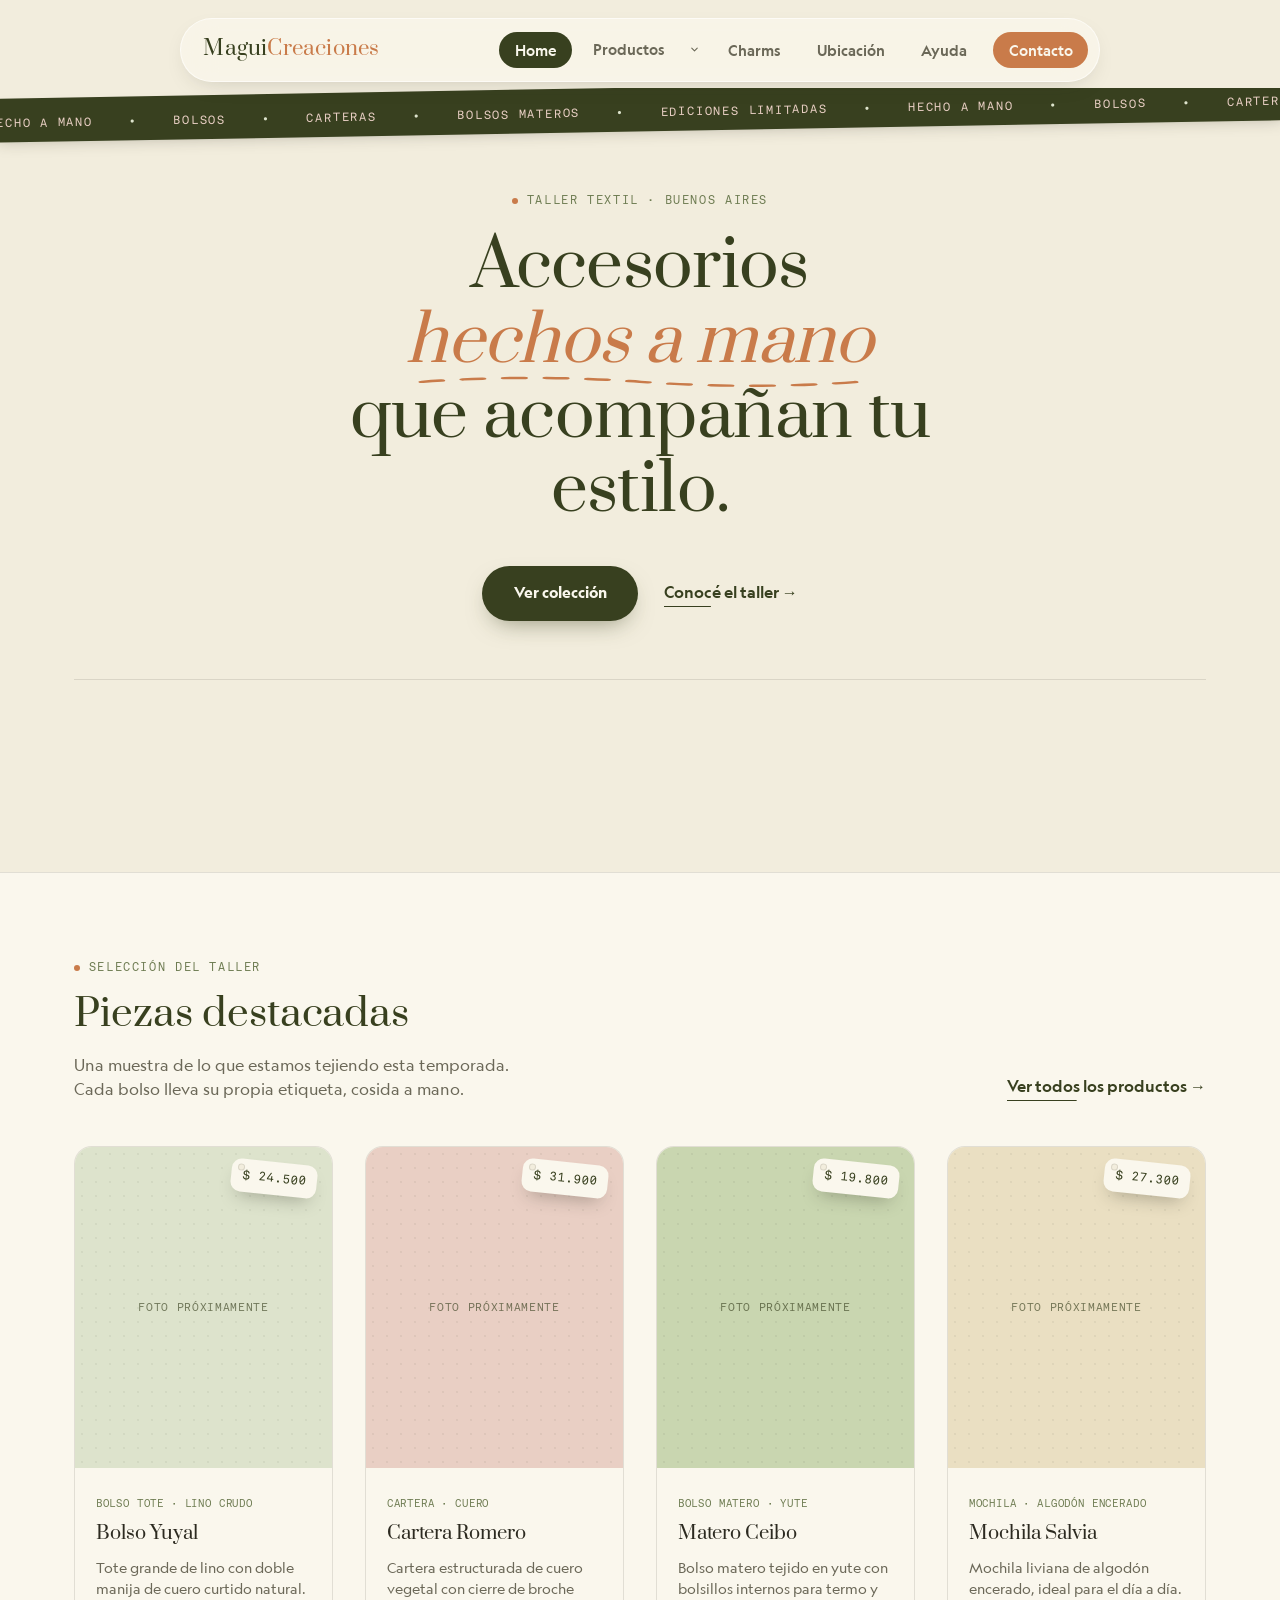
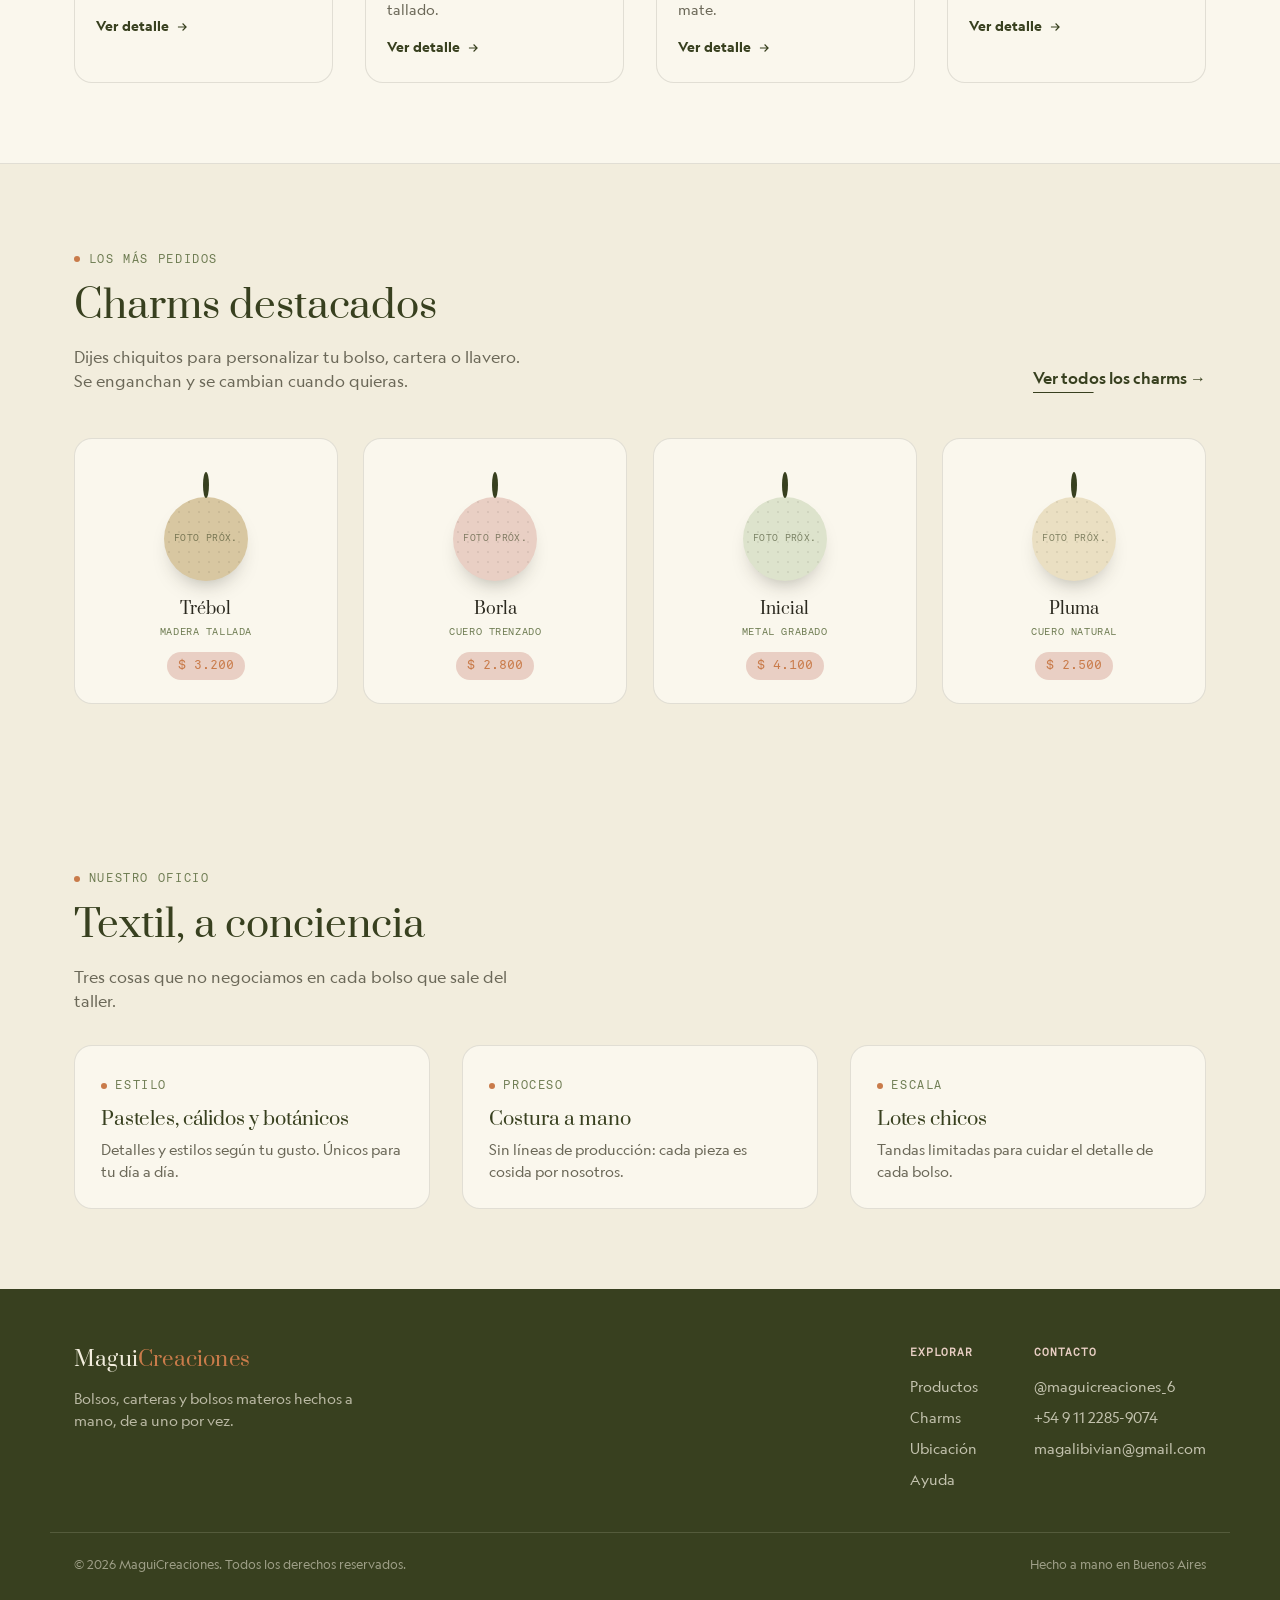
==== index.html @ 6bc50828 "primer commit" ====
<!DOCTYPE html>
<html lang="es">
    <head>
        <meta charset="UTF-8">
        <meta name="viewport" content="width=device-width, initial-scale=1">
        <title>MaguiCreaciones — Bolsos y accesorios hechos a mano</title>
        <meta name="description" content="Bolsos, carteras y bolsos materos artesanales, hechos a mano con materiales naturales.">
                <link rel="icon" href="favicon.ico" sizes="any">
        <link rel="icon" type="image/png" sizes="32x32" href="logo/favicon-32.png">
        <link rel="icon" type="image/png" sizes="16x16" href="logo/favicon-16.png">
        <link rel="apple-touch-icon" href="logo/apple-touch-icon.png">
        <link rel="stylesheet" href="css/style.css">
        <link rel="preconnect" href="https://fonts.googleapis.com">
        <link rel="preconnect" href="https://fonts.gstatic.com" crossorigin>
        <link href="https://fonts.googleapis.com/css2?family=Prata&display=swap" rel="stylesheet">
    </head>
    <body>
        <header>
            <nav id="mainNav">
                <div class="nav-container">
                    <a href="index.html" class="logo">Magui<em>Creaciones</em></a>
                    <button class="menu-btn" id="menuBtn" aria-label="Abrir menú" aria-expanded="false">
                        <span></span><span></span><span></span>
                    </button>
                    <ul class="nav-links" id="navLinks">
                        <li><a href="index.html">Home</a></li>
                        <li class="nav-item has-dropdown">
                            <a href="all_products.html">Productos</a>
                            <button class="dropdown-toggle" aria-expanded="false" aria-label="Mostrar categorías de productos">
                                <svg viewBox="0 0 24 24" fill="none" stroke="currentColor" stroke-width="2.4" stroke-linecap="round" stroke-linejoin="round"><path d="M6 9l6 6 6-6"/></svg>
                            </button>
                            <div class="mega-dropdown">
                                <div class="mega-cat">
                                    <button class="mega-cat__toggle" aria-expanded="false">
                                        Para Amantes del Mate
                                        <svg viewBox="0 0 24 24" fill="none" stroke="currentColor" stroke-width="2.4" stroke-linecap="round" stroke-linejoin="round"><path d="M9 6l6 6-6 6"/></svg>
                                    </button>
                                    <div class="mega-subcat">
                                        <a href="all_products.html#set-matero">Set Matero</a>
                                        <a href="all_products.html#matero-yerbera-portamate">Bolso Matero, Yerbera y Portamate</a>
                                    </div>
                                </div>
                                <a class="mega-cat__link" href="all_products.html#bolsos-mochilas-bandoleras">Bolsos, Mochilas y Bandoleras</a>
                                <a class="mega-cat__link" href="all_products.html#cuidado-rostro">Cuidado del Rostro</a>
                            </div>
                        </li>
                        <li><a href="charms.html">Charms</a></li>
                        <li><a href="ubicacion.html">Ubicación</a></li>
                        <li><a href="ayuda.html">Ayuda</a></li>
                        <li><a href="contact.html" class="nav-cta">Contacto</a></li>
                    </ul>
                </div>
            </nav>
        </header>
        <div class="nav-backdrop" id="navBackdrop" aria-hidden="true"></div>

        <main>
            <!-- ============ HERO (contenido de ejemplo) ============ -->
            <section class="hero">
                <div class="hero-ribbon" aria-hidden="true">
                    <div class="hero-ribbon__track">
                        <span>Hecho a mano</span><span class="dot">•</span>
                        <span>Bolsos</span><span class="dot">•</span>
                        <span>Carteras</span><span class="dot">•</span>
                        <span>Bolsos materos</span><span class="dot">•</span>
                        <span>Ediciones limitadas</span><span class="dot">•</span>
                        <span>Hecho a mano</span><span class="dot">•</span>
                        <span>Bolsos</span><span class="dot">•</span>
                        <span>Carteras</span><span class="dot">•</span>
                        <span>Bolsos materos</span><span class="dot">•</span>
                        <span>Ediciones limitadas</span><span class="dot">•</span>
                    </div>
                </div>

                <div class="container hero-content">
                    <span class="eyebrow">Taller textil · Buenos Aires</span>
                    <h1>Accesorios
                        <span class="stitch-word">hechos a mano
                            <svg viewBox="0 0 140 20" preserveAspectRatio="none" aria-hidden="true">
                                <path d="M2 10 Q 35 2, 70 10 T 138 10" />
                            </svg>
                        </span><br>que acompañan tu estilo.</h1>
                    <div class="hero-actions">
                        <a href="all_products.html" class="btn btn-primary">Ver colección</a>
                        <a href="ubicacion.html" class="link-underline">Conocé el taller →</a>
                    </div>
                </div>

                <div class="container hero-swatches">
                    <div class="swatch-strip">
                        <div class="swatch" style="--sw:#DDE3CC; animation-delay:0.05s;">
                            <span class="swatch__box"></span>
                            <span class="swatch__label">Lino</span>
                        </div>
                        <div class="swatch" style="--sw:#D8C7A1; animation-delay:0.15s;">
                            <span class="swatch__box"></span>
                            <span class="swatch__label">Cuero</span>
                        </div>
                        <div class="swatch" style="--sw:#C9D6B0; animation-delay:0.25s;">
                            <span class="swatch__box"></span>
                            <span class="swatch__label">Yute</span>
                        </div>
                        <div class="swatch" style="--sw:#E9CFC4; animation-delay:0.35s;">
                            <span class="swatch__box"></span>
                            <span class="swatch__label">Algodón</span>
                        </div>
                        <div class="swatch" style="--sw:#EADFC2; animation-delay:0.45s;">
                            <span class="swatch__box"></span>
                            <span class="swatch__label">Yute encerado</span>
                        </div>
                    </div>
                </div>
            </section>

            <!-- ============ PRODUCT CARDS ============ -->
            <section class="section section-alt" id="destacados">
                <div class="container">
                    <div class="section-head">
                        <div>
                            <span class="eyebrow">Selección del taller</span>
                            <h2>Piezas destacadas</h2>
                            <p>Una muestra de lo que estamos tejiendo esta temporada. Cada bolso lleva su propia etiqueta, cosida a mano.</p>
                        </div>
                        <a href="all_products.html" class="link-underline">Ver todos los productos →</a>
                    </div>

                    <div class="product-grid">
                        <article class="product-card">
                            <div class="product-card__media" data-label="Foto próximamente" style="--product-tint:#DDE3CC;">
                                <span class="product-tag">$ 24.500</span>
                            </div>
                            <div class="product-card__body">
                                <span class="product-card__cat">Bolso tote · Lino crudo</span>
                                <h3>Bolso Yuyal</h3>
                                <p>Tote grande de lino con doble manija de cuero curtido natural.</p>
                                <a href="all_products.html" class="product-card__link">Ver detalle
                                    <svg viewBox="0 0 24 24" fill="none" stroke="currentColor" stroke-width="2"><path d="M5 12h14M13 6l6 6-6 6"/></svg>
                                </a>
                            </div>
                        </article>

                        <article class="product-card">
                            <div class="product-card__media" data-label="Foto próximamente" style="--product-tint:#E9CFC4;">
                                <span class="product-tag">$ 31.900</span>
                            </div>
                            <div class="product-card__body">
                                <span class="product-card__cat">Cartera · Cuero</span>
                                <h3>Cartera Romero</h3>
                                <p>Cartera estructurada de cuero vegetal con cierre de broche tallado.</p>
                                <a href="all_products.html" class="product-card__link">Ver detalle
                                    <svg viewBox="0 0 24 24" fill="none" stroke="currentColor" stroke-width="2"><path d="M5 12h14M13 6l6 6-6 6"/></svg>
                                </a>
                            </div>
                        </article>

                        <article class="product-card">
                            <div class="product-card__media" data-label="Foto próximamente" style="--product-tint:#C9D6B0;">
                                <span class="product-tag">$ 19.800</span>
                            </div>
                            <div class="product-card__body">
                                <span class="product-card__cat">Bolso matero · Yute</span>
                                <h3>Matero Ceibo</h3>
                                <p>Bolso matero tejido en yute con bolsillos internos para termo y mate.</p>
                                <a href="all_products.html" class="product-card__link">Ver detalle
                                    <svg viewBox="0 0 24 24" fill="none" stroke="currentColor" stroke-width="2"><path d="M5 12h14M13 6l6 6-6 6"/></svg>
                                </a>
                            </div>
                        </article>

                        <article class="product-card">
                            <div class="product-card__media" data-label="Foto próximamente" style="--product-tint:#EADFC2;">
                                <span class="product-tag">$ 27.300</span>
                            </div>
                            <div class="product-card__body">
                                <span class="product-card__cat">Mochila · Algodón encerado</span>
                                <h3>Mochila Salvia</h3>
                                <p>Mochila liviana de algodón encerado, ideal para el día a día.</p>
                                <a href="all_products.html" class="product-card__link">Ver detalle
                                    <svg viewBox="0 0 24 24" fill="none" stroke="currentColor" stroke-width="2"><path d="M5 12h14M13 6l6 6-6 6"/></svg>
                                </a>
                            </div>
                        </article>
                    </div>
                </div>
            </section>

            <!-- ============ CHARMS (destacados) ============ -->
            <section class="section" id="charms">
                <div class="container">
                    <div class="section-head">
                        <div>
                            <span class="eyebrow">Los más pedidos</span>
                            <h2>Charms destacados</h2>
                            <p>Dijes chiquitos para personalizar tu bolso, cartera o llavero. Se enganchan y se cambian cuando quieras.</p>
                        </div>
                        <a href="charms.html" class="link-underline">Ver todos los charms →</a>
                    </div>

                    <div class="charm-grid">
                        <article class="charm-card">
                            <span class="charm-card__ring"></span>
                            <div class="charm-card__media" data-label="Foto próx." style="--charm-tint:#D8C7A1;"></div>
                            <h3>Trébol</h3>
                            <span class="charm-card__material">Madera tallada</span>
                            <span class="charm-card__price">$ 3.200</span>
                        </article>

                        <article class="charm-card">
                            <span class="charm-card__ring"></span>
                            <div class="charm-card__media" data-label="Foto próx." style="--charm-tint:#E9CFC4;"></div>
                            <h3>Borla</h3>
                            <span class="charm-card__material">Cuero trenzado</span>
                            <span class="charm-card__price">$ 2.800</span>
                        </article>

                        <article class="charm-card">
                            <span class="charm-card__ring"></span>
                            <div class="charm-card__media" data-label="Foto próx." style="--charm-tint:#DDE3CC;"></div>
                            <h3>Inicial</h3>
                            <span class="charm-card__material">Metal grabado</span>
                            <span class="charm-card__price">$ 4.100</span>
                        </article>

                        <article class="charm-card">
                            <span class="charm-card__ring"></span>
                            <div class="charm-card__media" data-label="Foto próx." style="--charm-tint:#EADFC2;"></div>
                            <h3>Pluma</h3>
                            <span class="charm-card__material">Cuero natural</span>
                            <span class="charm-card__price">$ 2.500</span>
                        </article>
                    </div>
                </div>
            </section>

            <!-- ============ FRANJA DE VALORES ============ -->
            <section class="section">
                <div class="container">
                    <div class="section-head" style="margin-bottom:2rem;">
                        <div>
                            <span class="eyebrow">Nuestro oficio</span>
                            <h2>Textil, a conciencia</h2>
                            <p>Tres cosas que no negociamos en cada bolso que sale del taller.</p>
                        </div>
                    </div>
                    <div class="product-grid" style="grid-template-columns:repeat(auto-fit,minmax(220px,1fr));">
                        <div class="reveal" style="padding:1.6rem;background:var(--cream-soft);border:1px solid var(--line);border-radius:var(--radius-md);">
                            <span class="eyebrow">Estilo</span>
                            <h3 style="font-family:var(--font-display);font-weight:400;margin:0.6rem 0 0.4rem;color:var(--sage-dark);">Pasteles, cálidos y botánicos</h3>
                            <p style="color:var(--ink-soft);font-size:0.9rem;">Detalles y estilos según tu gusto. Únicos para tu día a día.</p>
                        </div>
                        <div class="reveal" style="padding:1.6rem;background:var(--cream-soft);border:1px solid var(--line);border-radius:var(--radius-md);">
                            <span class="eyebrow">Proceso</span>
                            <h3 style="font-family:var(--font-display);font-weight:400;margin:0.6rem 0 0.4rem;color:var(--sage-dark);">Costura a mano</h3>
                            <p style="color:var(--ink-soft);font-size:0.9rem;">Sin líneas de producción: cada pieza es cosida por nosotros.</p>
                        </div>
                        <div class="reveal" style="padding:1.6rem;background:var(--cream-soft);border:1px solid var(--line);border-radius:var(--radius-md);">
                            <span class="eyebrow">Escala</span>
                            <h3 style="font-family:var(--font-display);font-weight:400;margin:0.6rem 0 0.4rem;color:var(--sage-dark);">Lotes chicos</h3>
                            <p style="color:var(--ink-soft);font-size:0.9rem;">Tandas limitadas para cuidar el detalle de cada bolso.</p>
                        </div>
                    </div>
                </div>
            </section>
        </main>

        <footer>
            <div class="container footer-inner">
                <div class="footer-brand">
                    <a href="index.html" class="logo">Magui<em>Creaciones</em></a>
                    <p>Bolsos, carteras y bolsos materos hechos a mano, de a uno por vez.</p>
                </div>
                <div class="footer-links">
                    <div class="footer-col">
                        <h4>Explorar</h4>
                        <a href="all_products.html">Productos</a>
                        <a href="charms.html">Charms</a>
                        <a href="ubicacion.html">Ubicación</a>
                        <a href="ayuda.html">Ayuda</a>
                    </div>
                    <div class="footer-col">
                        <h4>Contacto</h4>
                        <a href="https://www.instagram.com/maguicreaciones_" target="_blank" rel="noopener noreferrer">@maguicreaciones_6</a>
                        <a href="https://wa.me/5491122859074" target="_blank" rel="noopener noreferrer">+54 9 11 2285-9074</a>
                        <a href="mailto:magalibivian@gmail.com" target="_blank" rel="noopener noreferrer">magalibivian@gmail.com</a>
                    </div>
                </div>
            </div>
            <div class="container footer-bottom">
                <span>© 2026 MaguiCreaciones. Todos los derechos reservados.</span>
                <span>Hecho a mano en Buenos Aires</span>
            </div>
        </footer>

        <script src="script.js"></script>
    </body>
</html>
---- css/style.css ----
/* =========================================================
   MaguiCreaciones — Sistema de diseño
   Paleta extraída de la imagen de referencia: verdes yuyo/
   herbales, arena, y acentos pastel (arcilla de mate + rosa polvo)
   ========================================================= */

@import url('https://fonts.googleapis.com/css2?family=Prata&display=swap');

@font-face {
    font-family: 'Geograph';
    src: url('../fuentes/geograph/geographweblight.ttf');
    font-weight: 300;
    font-style: normal;
    font-display: swap;
}
@font-face {
    font-family: 'Geograph';
    src: url('../fuentes/geograph/geographweblightitalic.ttf');
    font-weight: 300;
    font-style: italic;
    font-display: swap;
}
@font-face {
    font-family: 'Geograph';
    src: url('../fuentes/geograph/geographwebregular.ttf');
    font-weight: 400;
    font-style: normal;
    font-display: swap;
}
@font-face {
    font-family: 'Geograph';
    src: url('../fuentes/geograph/geographwebmedium.ttf');
    font-weight: 500;
    font-style: normal;
    font-display: swap;
}
@font-face {
    font-family: 'Geograph';
    src: url('../fuentes/geograph/geographwebbold.ttf');
    font-weight: 700;
    font-style: normal;
    font-display: swap;
}
@font-face {
    font-family: 'Akkurat-Mono';
    src: url('../fuentes/Akkurat-Mono.otf');
    font-weight: normal;
    font-style: normal;
    font-display: swap;
}

:root {
    /* Tipografía */
    --font-display: 'Prata', serif;
    --font-body: 'Geograph', 'Segoe UI', sans-serif;
    --font-mono: 'Akkurat-Mono', monospace;

    /* Paleta — herbal & pastel */
    --cream: #F2EDDD;          /* fondo base, arena clara */
    --cream-soft: #FAF7ED;     /* superficies, tarjetas */
    --sage: #6E7C52;           /* verde yuyo — color primario */
    --sage-dark: #38401F;      /* verde oliva profundo — texto fuerte / marca */
    --sage-pale: #DDE3CC;      /* verde salvia pálido — fondos suaves, badges */
    --clay: #C97B4A;           /* arcilla mate — acento cálido */
    --blush: #E9CFC4;          /* rosa polvo pastel — acento suave */
    --ink: #2C2A20;            /* texto principal */
    --ink-soft: #6B6858;       /* texto secundario */
    --line: rgba(44, 42, 32, 0.12);
    --shadow-color: 44, 42, 32;

    --radius-lg: 28px;
    --radius-md: 18px;
    --radius-sm: 10px;
    --container: 1180px;
}

* {
    margin: 0;
    padding: 0;
    box-sizing: border-box;
}

html {
    scroll-behavior: smooth;
}

@media (prefers-reduced-motion: reduce) {
    html { scroll-behavior: auto; }
    *, *::before, *::after {
        animation-duration: 0.01ms !important;
        animation-iteration-count: 1 !important;
        transition-duration: 0.01ms !important;
        scroll-behavior: auto !important;
    }
}

body {
    font-family: var(--font-body);
    background-color: var(--cream);
    color: var(--ink);
    line-height: 1.5;
    -webkit-font-smoothing: antialiased;
    overflow-x: hidden;
}

img { max-width: 100%; display: block; }

a { color: inherit; text-decoration: none; }

ul { list-style: none; }

button { font-family: inherit; cursor: pointer; }

::selection { background: var(--sage-pale); color: var(--sage-dark); }

:focus-visible {
    outline: 2px solid var(--clay);
    outline-offset: 3px;
    border-radius: 4px;
}

.container {
    max-width: var(--container);
    margin: 0 auto;
    padding: 0 1.5rem;
}

.eyebrow {
    font-family: var(--font-mono);
    text-transform: uppercase;
    letter-spacing: 0.14em;
    font-size: 0.72rem;
    color: var(--sage);
    display: inline-flex;
    align-items: center;
    gap: 0.55rem;
}

.eyebrow::before {
    content: "";
    width: 6px;
    height: 6px;
    border-radius: 50%;
    background: var(--clay);
    flex-shrink: 0;
}

/* =========================================================
   NAVBAR — flotante, responsive
   ========================================================= */

body { padding-top: 5.5rem; }

body.menu-open {
    overflow: hidden;
}

header {
    position: fixed;
    top: 1.1rem;
    left: 0;
    right: 0;
    z-index: 1000;
    display: flex;
    justify-content: center;
    padding: 0 1rem;
}

nav {
    width: min(94%, 920px);
    background: rgba(250, 247, 237, 0.72);
    -webkit-backdrop-filter: blur(16px) saturate(140%);
    backdrop-filter: blur(16px) saturate(140%);
    border: 1px solid rgba(255, 255, 255, 0.6);
    border-radius: 999px;
    box-shadow: 0 8px 24px -12px rgba(var(--shadow-color), 0.25);
    padding: 0.7rem 0.7rem 0.7rem 1.4rem;
    transition: box-shadow 0.35s ease, background 0.35s ease, padding 0.35s ease;
}

nav.is-scrolled {
    box-shadow: 0 12px 30px -10px rgba(var(--shadow-color), 0.32);
    background: rgba(250, 247, 237, 0.92);
}

.nav-container {
    display: flex;
    justify-content: space-between;
    align-items: center;
    gap: 1rem;
}

.logo {
    font-family: var(--font-display);
    font-size: 1.28rem;
    color: var(--sage-dark);
    letter-spacing: 0.01em;
    white-space: nowrap;
}

.logo em { color: var(--clay); font-style: normal; }

.nav-links {
    display: flex;
    align-items: center;
    gap: 0.35rem;
}

.nav-links a {
    position: relative;
    font-family: var(--font-body);
    font-weight: 500;
    font-size: 0.92rem;
    color: var(--ink-soft);
    padding: 0.55rem 0.95rem;
    border-radius: 999px;
    transition: color 0.25s ease, background 0.25s ease;
}

.nav-links a:hover {
    color: var(--sage-dark);
    background: var(--sage-pale);
}

.nav-links a.active {
    color: var(--cream-soft);
    background: var(--sage-dark);
}

.nav-cta {
    margin-left: 0.35rem;
    background: var(--clay) !important;
    color: var(--cream-soft) !important;
}

.nav-cta:hover {
    background: var(--sage-dark) !important;
    color: var(--cream-soft) !important;
}

/* =========================================================
   MEGA-MENÚ — "Productos" con categorías desplegables
   ========================================================= */

.nav-item.has-dropdown {
    display: flex;
    align-items: center;
    gap: 0.1rem;
    position: relative;
}

.dropdown-toggle {
    display: inline-flex;
    align-items: center;
    justify-content: center;
    width: 26px;
    height: 26px;
    background: transparent;
    border: none;
    border-radius: 50%;
    color: var(--ink-soft);
    transition: background 0.2s ease, color 0.2s ease;
    flex-shrink: 0;
}

.dropdown-toggle:hover {
    background: var(--sage-pale);
    color: var(--sage-dark);
}

.dropdown-toggle svg {
    width: 11px;
    height: 11px;
    transition: transform 0.3s ease;
}

.nav-item.has-dropdown.is-open .dropdown-toggle svg {
    transform: rotate(180deg);
}

/* Panel principal (desktop) */
.mega-dropdown {
    position: absolute;
    top: calc(100% + 0.9rem);
    left: 50%;
    width: 290px;
    background: rgba(250, 247, 237, 0.97);
    -webkit-backdrop-filter: blur(16px) saturate(140%);
    backdrop-filter: blur(16px) saturate(140%);
    border: 1px solid rgba(255, 255, 255, 0.6);
    border-radius: var(--radius-md);
    box-shadow: 0 20px 40px -16px rgba(var(--shadow-color), 0.32);
    padding: 0.55rem;
    opacity: 0;
    transform: translateX(-50%) translateY(-6px);
    pointer-events: none;
    transition: opacity 0.3s ease, transform 0.3s ease;
    z-index: 1001;
}

.nav-item.has-dropdown.is-open .mega-dropdown {
    opacity: 1;
    transform: translateX(-50%) translateY(0);
    pointer-events: all;
}

.mega-cat__link,
.mega-cat__toggle {
    display: flex;
    align-items: center;
    justify-content: space-between;
    gap: 0.6rem;
    width: 100%;
    padding: 0.7rem 0.85rem;
    border: none;
    background: transparent;
    border-radius: 12px;
    font-family: var(--font-body);
    font-weight: 500;
    font-size: 0.87rem;
    text-align: left;
    color: var(--ink-soft);
    cursor: pointer;
    transition: background 0.2s ease, color 0.2s ease;
}

.mega-cat__link:hover,
.mega-cat__toggle:hover {
    background: var(--sage-pale);
    color: var(--sage-dark);
}

.mega-cat__toggle svg {
    width: 10px;
    height: 10px;
    flex-shrink: 0;
    color: var(--clay);
    transition: transform 0.28s ease;
}

.mega-cat.is-open > .mega-cat__toggle svg {
    transform: rotate(90deg);
}

/* Sub-panel anidado ("Para Amantes del Mate") */
.mega-subcat {
    max-height: 0;
    overflow: hidden;
    margin-left: 1.1rem;
    padding-left: 0.75rem;
    border-left: 2px dashed var(--line);
    transition: max-height 0.35s ease;
}

.mega-cat.is-open > .mega-subcat {
    max-height: 200px;
}

.mega-subcat a {
    display: block;
    padding: 0.55rem 0.7rem;
    font-family: var(--font-body);
    font-size: 0.8rem;
    color: var(--ink-soft);
    border-radius: 10px;
    transition: background 0.2s ease, color 0.2s ease;
}

.mega-subcat a:hover {
    background: var(--blush);
    color: var(--sage-dark);
}

@media (max-width: 860px) {
    .nav-item.has-dropdown {
        flex-wrap: wrap;
    }

    .nav-item.has-dropdown > a {
        flex: 1;
    }

    .dropdown-toggle {
        width: 38px;
        height: 38px;
    }

    .mega-dropdown {
        position: static;
        width: 100%;
        max-height: 0;
        opacity: 1;
        transform: none;
        pointer-events: all;
        background: transparent;
        -webkit-backdrop-filter: none;
        backdrop-filter: none;
        border: none;
        box-shadow: none;
        padding: 0 0 0 0.5rem;
        overflow: hidden;
        transition: max-height 0.35s ease, padding 0.35s ease;
    }

    .nav-item.has-dropdown.is-open .mega-dropdown {
        max-height: 420px;
        padding: 0.3rem 0 0.4rem 0.5rem;
        transform: none;
        left: auto;
    }

    .mega-cat__link,
    .mega-cat__toggle {
        text-align: left;
        justify-content: space-between;
    }
}

.menu-btn {
    display: none;
    background: var(--sage-dark);
    border: none;
    width: 44px;
    height: 44px;
    border-radius: 50%;
    align-items: center;
    justify-content: center;
    flex-shrink: 0;
    position: relative;
}

.nav-backdrop {
    display: none;
    position: fixed;
    inset: 0;
    background: rgba(43, 42, 32, 0.28);
    backdrop-filter: blur(2px);
    z-index: 900;
    opacity: 0;
    transition: opacity 0.3s ease;
    pointer-events: none;
}

@media (max-width: 860px) {
    .nav-backdrop { display: block; }

    .nav-backdrop.active {
        opacity: 1;
        pointer-events: all;
    }
}

.menu-btn span {
    position: absolute;
    width: 18px;
    height: 2px;
    background: var(--cream-soft);
    border-radius: 2px;
    transition: transform 0.3s ease, opacity 0.3s ease, top 0.3s ease;
}

.menu-btn span:nth-child(1) { top: 16px; }
.menu-btn span:nth-child(2) { top: 21px; }
.menu-btn span:nth-child(3) { top: 26px; }

.menu-btn[aria-expanded="true"] span:nth-child(1) {
    top: 21px;
    transform: rotate(45deg);
}
.menu-btn[aria-expanded="true"] span:nth-child(2) { opacity: 0; }
.menu-btn[aria-expanded="true"] span:nth-child(3) {
    top: 21px;
    transform: rotate(-45deg);
}

@media (max-width: 860px) {
    .menu-btn { display: flex; }

    .nav-links {
        position: absolute;
        top: calc(100% + 0.75rem);
        left: 0;
        right: 0;
        background: rgba(250, 247, 237, 0.97);
        backdrop-filter: blur(16px);
        border: 1px solid rgba(255, 255, 255, 0.6);
        border-radius: var(--radius-md);
        box-shadow: 0 16px 32px -12px rgba(var(--shadow-color), 0.3);
        flex-direction: column;
        align-items: stretch;
        padding: 0.6rem;
        gap: 0.35rem;
        opacity: 0;
        transform: translateY(-8px) scale(0.98);
        pointer-events: none;
        transition: opacity 0.25s ease, transform 0.25s ease;
    }

    .nav-links.active {
        opacity: 1;
        transform: translateY(0) scale(1);
        pointer-events: all;
    }

    .nav-links a {
        text-align: center;
        padding: 0.6rem 1rem;
        font-size: 0.88rem;
    }
    .nav-cta { margin-left: 0; margin-top: 0.2rem; }
}

/* =========================================================
   HERO — editorial centrado + cinta de tela + puntada animada
   ========================================================= */

.hero {
    position: relative;
    padding: 0 0 4.5rem;
    overflow: hidden;
}

/* Cinta tipo "cinta de sastre" que recorre el ancho, como la
   marca tejida al interior de una prenda */
.hero-ribbon {
    background: var(--sage-dark);
    color: var(--cream);
    overflow: hidden;
    white-space: nowrap;
    padding: 0.6rem 0;
    margin-bottom: 3.4rem;
    transform: rotate(-1deg) scale(1.02);
    box-shadow: 0 6px 18px -10px rgba(var(--shadow-color), 0.4);
}

.hero-ribbon__track {
    display: inline-flex;
    align-items: center;
    gap: 2.2rem;
    animation: ribbon-scroll 26s linear infinite;
    padding-right: 2.2rem;
}

.hero-ribbon__track span {
    font-family: var(--font-mono);
    font-size: 0.72rem;
    letter-spacing: 0.14em;
    text-transform: uppercase;
    color: var(--blush);
    flex-shrink: 0;
}

.hero-ribbon__track span.dot { color: var(--sage-pale); }

@keyframes ribbon-scroll {
    from { transform: translateX(0); }
    to { transform: translateX(-50%); }
}

.hero-content {
    position: relative;
    z-index: 1;
    max-width: 760px;
    margin: 0 auto;
    text-align: center;
}

.hero-content .eyebrow {
    justify-content: center;
    margin-bottom: 1.3rem;
}

.hero-content h1 {
    font-family: var(--font-display);
    font-weight: 400;
    font-size: clamp(2.5rem, 5.4vw, 4.1rem);
    line-height: 1.14;
    color: var(--sage-dark);
    letter-spacing: -0.01em;
}

.stitch-word {
    position: relative;
    display: inline-block;
    color: var(--clay);
    font-style: italic;
}

.stitch-word svg {
    position: absolute;
    left: 2%;
    bottom: -0.18em;
    width: 96%;
    height: 0.3em;
    overflow: visible;
}

.stitch-word svg path {
    fill: none;
    stroke: var(--clay);
    stroke-width: 2.5;
    stroke-linecap: round;
    stroke-dasharray: 6 7;
    stroke-dashoffset: 220;
    animation: stitch-draw 1.4s 0.5s ease-out forwards;
}

@keyframes stitch-draw {
    to { stroke-dashoffset: 0; }
}

.hero-content p {
    margin: 1.5rem auto 0;
    max-width: 46ch;
    font-size: 1.05rem;
    color: var(--ink-soft);
}

.hero-actions {
    display: flex;
    align-items: center;
    justify-content: center;
    gap: 1.6rem;
    margin-top: 2.3rem;
    flex-wrap: wrap;
}

.btn {
    display: inline-flex;
    align-items: center;
    gap: 0.5rem;
    font-family: var(--font-body);
    font-weight: 600;
    font-size: 0.95rem;
    padding: 0.95rem 1.9rem;
    border-radius: 999px;
    border: 1px solid transparent;
    transition: transform 0.25s ease, box-shadow 0.25s ease, background 0.25s ease;
}

.btn-primary {
    background: var(--sage-dark);
    color: var(--cream-soft);
    box-shadow: 0 10px 24px -10px rgba(56, 64, 31, 0.55);
}

.btn-primary:hover {
    transform: translateY(-2px);
    box-shadow: 0 14px 28px -10px rgba(56, 64, 31, 0.6);
}

.link-underline {
    position: relative;
    font-weight: 500;
    color: var(--sage-dark);
    padding-bottom: 3px;
}

.link-underline::after {
    content: "";
    position: absolute;
    left: 0;
    bottom: 0;
    height: 1px;
    width: 100%;
    background: currentColor;
    transform: scaleX(0.35);
    transform-origin: left;
    transition: transform 0.3s ease;
}

.link-underline:hover::after { transform: scaleX(1); }

/* Muestrario de materiales — reemplaza la imagen de héroe por
   "hilachas" reales del oficio: telas y cueros que se usan */
.hero-swatches {
    margin-top: 3.6rem;
}

.swatch-strip {
    display: flex;
    justify-content: center;
    gap: clamp(1rem, 3vw, 2.4rem);
    flex-wrap: wrap;
    padding-top: 2.2rem;
    border-top: 1px solid var(--line);
}

.swatch {
    display: flex;
    flex-direction: column;
    align-items: center;
    gap: 0.65rem;
    opacity: 0;
    transform: translateY(14px);
    animation: swatch-in 0.6s ease forwards;
}

.swatch__box {
    width: 58px;
    height: 58px;
    border-radius: 14px;
    background: var(--sw, var(--sage-pale));
    box-shadow: inset 0 0 0 1px rgba(var(--shadow-color), 0.08),
                0 10px 20px -12px rgba(var(--shadow-color), 0.35);
    position: relative;
}

.swatch__box::after {
    content: "";
    position: absolute;
    inset: 6px;
    border-radius: 9px;
    background-image: radial-gradient(rgba(var(--shadow-color), 0.14) 1px, transparent 1px);
    background-size: 7px 7px;
    opacity: 0.6;
}

.swatch__label {
    font-family: var(--font-mono);
    font-size: 0.68rem;
    letter-spacing: 0.06em;
    text-transform: uppercase;
    color: var(--ink-soft);
}

@media (max-width: 640px) {
    .hero-ribbon { transform: none; }
    .swatch__box { width: 48px; height: 48px; }
}

/* =========================================================
   PRODUCT SECTION
   ========================================================= */

.section {
    padding: 5rem 0;
}

.section-alt {
    background: var(--cream-soft);
    border-top: 1px solid var(--line);
    border-bottom: 1px solid var(--line);
}

.section-head {
    display: flex;
    justify-content: space-between;
    align-items: flex-end;
    gap: 1.5rem;
    margin-bottom: 2.8rem;
    flex-wrap: wrap;
}

.section-head h2 {
    font-family: var(--font-display);
    font-weight: 400;
    font-size: clamp(1.8rem, 3vw, 2.4rem);
    color: var(--sage-dark);
    margin-top: 0.6rem;
}

.section-head p {
    max-width: 46ch;
    color: var(--ink-soft);
    margin-top: 0.6rem;
}

.category-section {
    scroll-margin-top: 7.5rem;
}

.category-section + .category-section {
    margin-top: 3.6rem;
    padding-top: 3.6rem;
    border-top: 1px solid var(--line);
}

.product-grid {
    display: grid;
    grid-template-columns: repeat(auto-fit, minmax(250px, 1fr));
    gap: 2rem;
}

.product-card {
    background: var(--cream-soft);
    border: 1px solid var(--line);
    border-radius: var(--radius-md);
    overflow: hidden;
    transition: transform 0.35s ease, box-shadow 0.35s ease;
    opacity: 0;
    transform: translateY(24px);
}

.product-card.is-visible {
    opacity: 1;
    transform: translateY(0);
}

.product-card:hover {
    transform: translateY(-8px);
    box-shadow: 0 22px 40px -18px rgba(var(--shadow-color), 0.32);
}

.product-card__media {
    position: relative;
    aspect-ratio: 4 / 5;
    background: var(--product-tint, var(--sage-pale));
    overflow: hidden;
}

.product-card__media::before {
    content: "";
    position: absolute;
    inset: 0;
    background-image: radial-gradient(rgba(44,42,32,0.06) 1.5px, transparent 1.5px);
    background-size: 14px 14px;
}

.product-card__media::after {
    content: attr(data-label);
    position: absolute;
    inset: 0;
    display: flex;
    align-items: center;
    justify-content: center;
    text-align: center;
    padding: 1.5rem;
    font-family: var(--font-mono);
    font-size: 0.68rem;
    text-transform: uppercase;
    letter-spacing: 0.06em;
    color: var(--sage-dark);
    opacity: 0.65;
}

.product-tag {
    position: absolute;
    top: 0.9rem;
    right: 0.9rem;
    background: var(--cream-soft);
    color: var(--sage-dark);
    font-family: var(--font-mono);
    font-size: 0.78rem;
    padding: 0.45rem 0.7rem;
    border-radius: var(--radius-sm);
    transform: rotate(6deg);
    box-shadow: 0 10px 18px -8px rgba(var(--shadow-color), 0.35);
}

.product-tag::before {
    content: "";
    position: absolute;
    top: 5px;
    left: 6px;
    width: 5px;
    height: 5px;
    border-radius: 50%;
    background: var(--cream);
    border: 1px solid var(--line);
}

.product-card__body {
    padding: 1.3rem 1.3rem 1.5rem;
}

.product-card__cat {
    font-family: var(--font-mono);
    font-size: 0.65rem;
    letter-spacing: 0.08em;
    text-transform: uppercase;
    color: var(--sage);
}

.product-card__body h3 {
    font-family: var(--font-display);
    font-weight: 400;
    font-size: 1.15rem;
    color: var(--ink);
    margin: 0.4rem 0 0.6rem;
}

.product-card__body p {
    font-size: 0.88rem;
    color: var(--ink-soft);
    margin-bottom: 0.9rem;
}

.product-card__link {
    display: inline-flex;
    align-items: center;
    gap: 0.4rem;
    font-size: 0.85rem;
    font-weight: 600;
    color: var(--sage-dark);
}

.product-card__link svg {
    width: 14px;
    height: 14px;
    transition: transform 0.25s ease;
}

.product-card:hover .product-card__link svg {
    transform: translateX(4px);
}

/* ---------------------------------------------------------
   Product-cards (Piezas destacadas en home + catálogo en
   all_products.html) — tarjetas más chicas SOLO en mobile.
   No afecta la vista de PC.
   --------------------------------------------------------- */
@media (max-width: 640px) {
    .product-grid {
        grid-template-columns: repeat(2, 1fr);
        gap: 0.85rem;
    }

    .product-card {
        border-radius: var(--radius-sm);
    }

    .product-tag {
        top: 0.55rem;
        right: 0.55rem;
        font-size: 0.62rem;
        padding: 0.32rem 0.5rem;
    }

    .product-card__media::after {
        font-size: 0.55rem;
        padding: 0.8rem;
    }

    .product-card__body {
        padding: 0.75rem 0.75rem 0.9rem;
    }

    .product-card__cat {
        font-size: 0.56rem;
        letter-spacing: 0.05em;
    }

    .product-card__body h3 {
        font-size: 0.9rem;
        margin: 0.3rem 0 0.35rem;
    }

    .product-card__body p {
        font-size: 0.74rem;
        margin-bottom: 0.6rem;
        display: -webkit-box;
        -webkit-line-clamp: 2;
        line-clamp: 2;
        -webkit-box-orient: vertical;
        overflow: hidden;
    }

    .product-card__link {
        font-size: 0.74rem;
    }

    .product-card__link svg {
        width: 12px;
        height: 12px;
    }
}

/* =========================================================
   CHARMS — dijes/colgantes, cuelgan de una argolla
   ========================================================= */

.charm-grid {
    display: grid;
    grid-template-columns: repeat(auto-fit, minmax(150px, 1fr));
    gap: 1.6rem;
}

.charm-card {
    text-align: center;
    background: var(--cream-soft);
    border: 1px solid var(--line);
    border-radius: var(--radius-md);
    padding: 2.1rem 1rem 1.4rem;
    position: relative;
    transition: transform 0.35s ease, box-shadow 0.35s ease;
    opacity: 0;
    transform: translateY(24px);
}

.charm-card.is-visible {
    opacity: 1;
    transform: translateY(0);
}

.charm-card:hover {
    transform: translateY(-6px);
    box-shadow: 0 18px 34px -18px rgba(var(--shadow-color), 0.32);
}

.charm-card:hover .charm-card__media {
    transform: rotate(-4deg);
}

.charm-card__ring {
    width: 22px;
    height: 22px;
    border-radius: 50%;
    border: 3.5px solid var(--sage-dark);
    background: transparent;
    margin: 0 auto -9px;
    position: relative;
    z-index: 2;
}

.charm-card__media {
    position: relative;
    width: 84px;
    height: 84px;
    margin: 0 auto;
    border-radius: 50%;
    background: var(--charm-tint, var(--sage-pale));
    overflow: hidden;
    box-shadow: 0 12px 22px -12px rgba(var(--shadow-color), 0.4);
    transition: transform 0.35s ease;
}

.charm-card__media::before {
    content: "";
    position: absolute;
    inset: 0;
    background-image: radial-gradient(rgba(44,42,32,0.08) 1.5px, transparent 1.5px);
    background-size: 10px 10px;
}

.charm-card__media::after {
    content: attr(data-label);
    position: absolute;
    inset: 0;
    display: flex;
    align-items: center;
    justify-content: center;
    text-align: center;
    padding: 0.6rem;
    font-family: var(--font-mono);
    font-size: 0.58rem;
    text-transform: uppercase;
    letter-spacing: 0.04em;
    color: var(--sage-dark);
    opacity: 0.6;
    line-height: 1.2;
}

.charm-card h3 {
    font-family: var(--font-display);
    font-weight: 400;
    font-size: 1rem;
    color: var(--ink);
    margin-top: 1rem;
}

.charm-card__material {
    display: block;
    font-family: var(--font-mono);
    font-size: 0.62rem;
    letter-spacing: 0.06em;
    text-transform: uppercase;
    color: var(--sage);
    margin-top: 0.3rem;
}

.charm-card__price {
    display: inline-block;
    margin-top: 0.7rem;
    font-family: var(--font-mono);
    font-size: 0.8rem;
    color: var(--clay);
    background: var(--blush);
    padding: 0.3rem 0.7rem;
    border-radius: 999px;
}

/* =========================================================
   FOOTER
   ========================================================= */

footer {
    background: var(--sage-dark);
    color: var(--cream);
    padding: 3.5rem 0 2rem;
    margin-top: 0;
}

.footer-inner {
    display: flex;
    justify-content: space-between;
    flex-wrap: wrap;
    gap: 2rem;
    padding-bottom: 2rem;
    border-bottom: 1px solid rgba(242, 237, 221, 0.15);
}

.footer-brand .logo { color: var(--cream); }

.footer-brand p {
    margin-top: 0.8rem;
    max-width: 32ch;
    color: rgba(242, 237, 221, 0.7);
    font-size: 0.9rem;
}

.footer-links {
    display: flex;
    gap: 3.5rem;
    flex-wrap: wrap;
}

.footer-col h4 {
    font-family: var(--font-mono);
    font-size: 0.68rem;
    text-transform: uppercase;
    letter-spacing: 0.08em;
    color: var(--blush);
    margin-bottom: 0.9rem;
}

.footer-col a {
    display: block;
    color: rgba(242, 237, 221, 0.75);
    font-size: 0.9rem;
    margin-bottom: 0.6rem;
    transition: color 0.2s ease;
}

.footer-col a:hover { color: var(--cream); }

.footer-bottom {
    display: flex;
    justify-content: space-between;
    flex-wrap: wrap;
    gap: 0.6rem;
    padding-top: 1.4rem;
    font-size: 0.78rem;
    color: rgba(242, 237, 221, 0.55);
}

/* =========================================================
   PÁGINA SIMPLE (placeholder de secciones en construcción)
   ========================================================= */

.page-intro {
    padding: 5rem 0 4rem;
    text-align: center;
}

.page-intro h1 {
    font-family: var(--font-display);
    font-weight: 400;
    font-size: clamp(2rem, 4vw, 2.8rem);
    color: var(--sage-dark);
    margin-top: 0.7rem;
}

.page-intro p {
    max-width: 50ch;
    margin: 1rem auto 0;
    color: var(--ink-soft);
}

.page-intro .eyebrow { justify-content: center; }
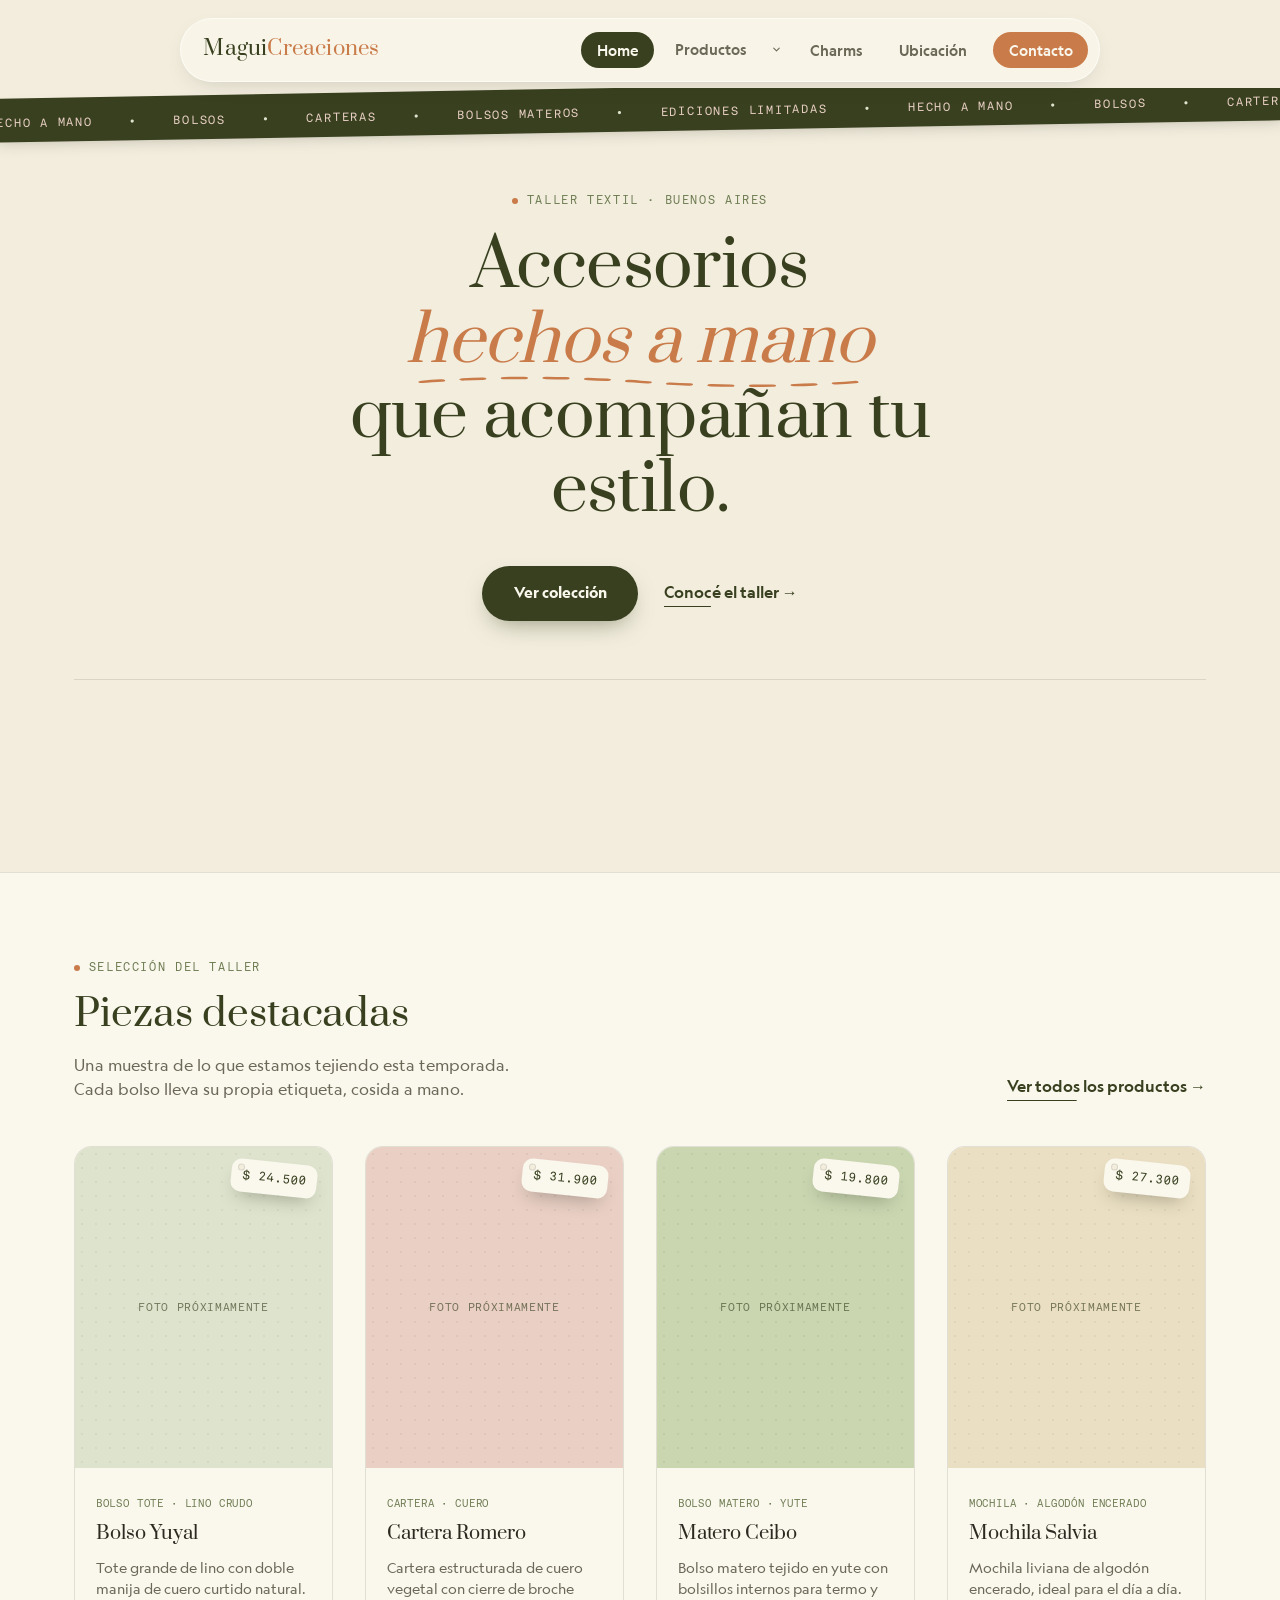
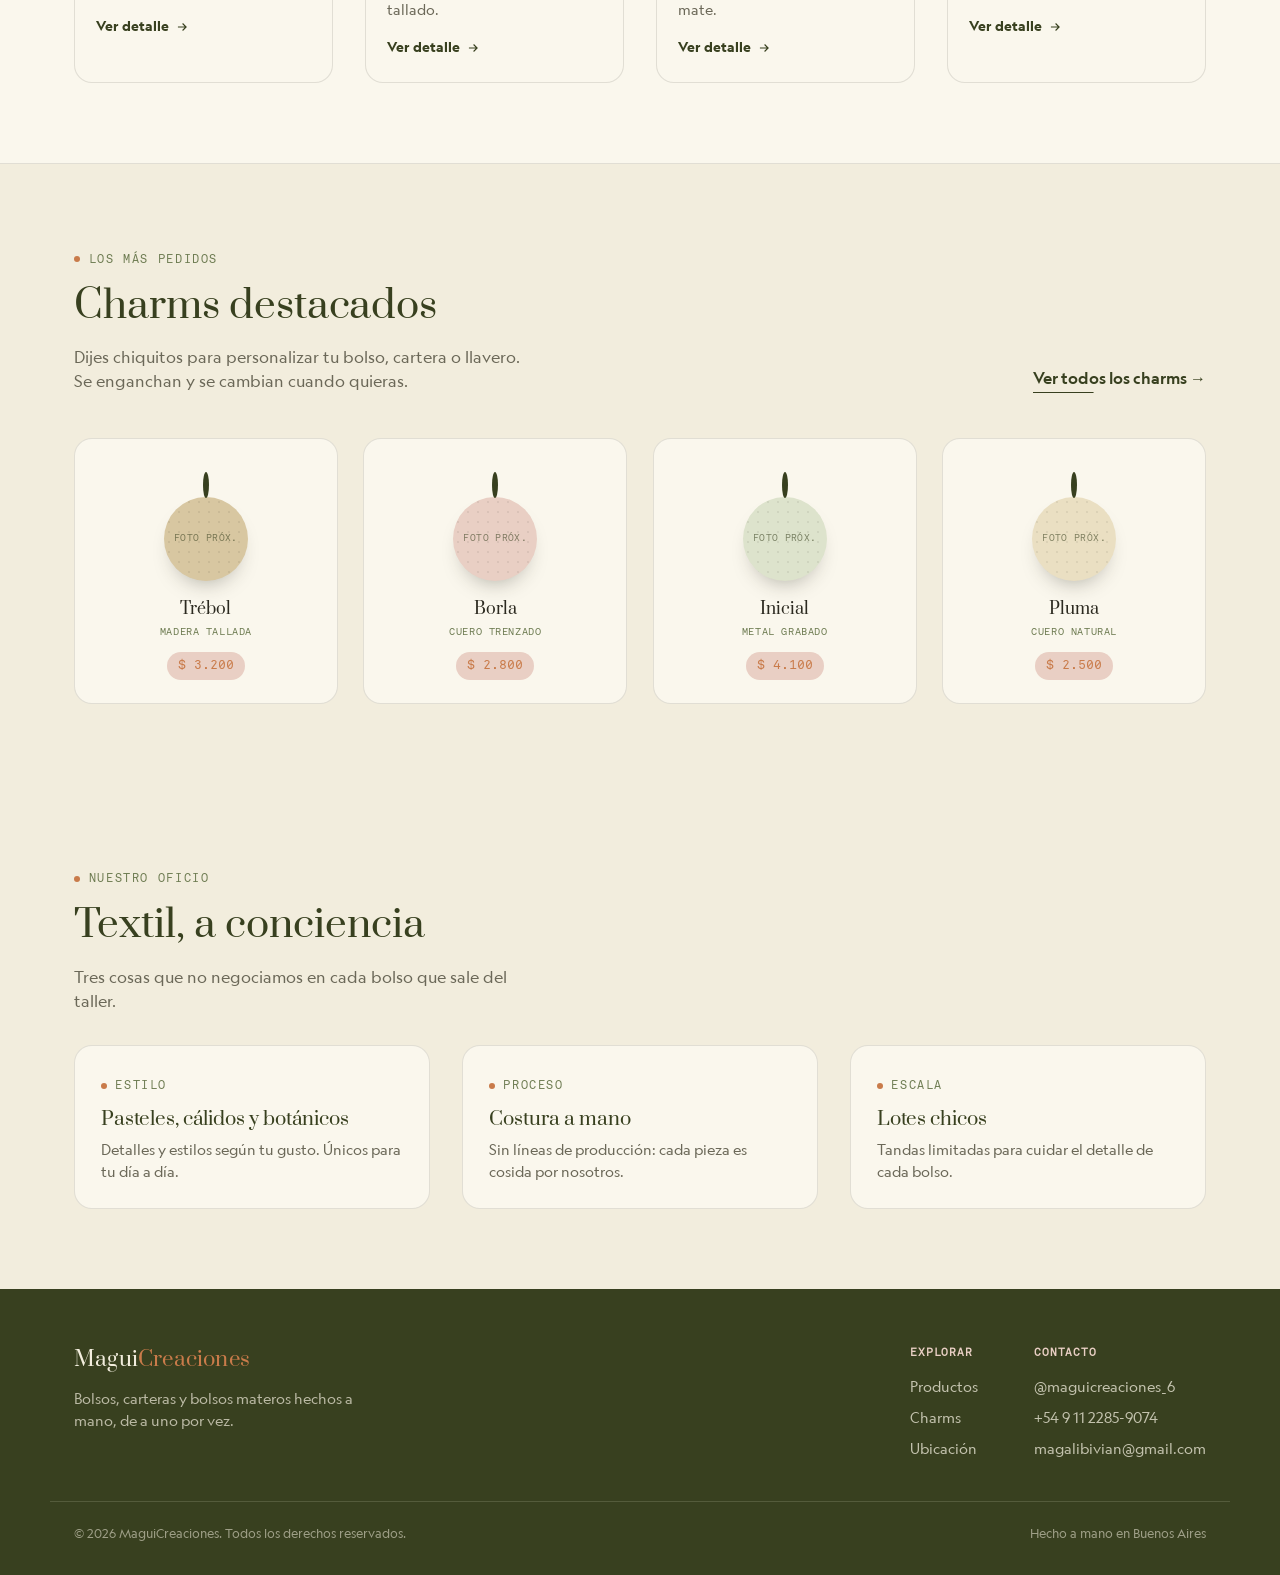
==== commit d4b4ba10: "update 23/08/26, 09:08pm" ====
--- a/index.html
+++ b/index.html
@@ -3,6 +3,9 @@
     <head>
         <meta charset="UTF-8">
         <meta name="viewport" content="width=device-width, initial-scale=1">
+        <meta name="color-scheme" content="light only">
+        <meta name="supported-color-schemes" content="light">
+        <meta name="theme-color" content="#F2EDDD">
         <title>MaguiCreaciones — Bolsos y accesorios hechos a mano</title>
         <meta name="description" content="Bolsos, carteras y bolsos materos artesanales, hechos a mano con materiales naturales.">
                 <link rel="icon" href="favicon.ico" sizes="any">
@@ -46,7 +49,6 @@
                         </li>
                         <li><a href="charms.html">Charms</a></li>
                         <li><a href="ubicacion.html">Ubicación</a></li>
-                        <li><a href="ayuda.html">Ayuda</a></li>
                         <li><a href="contact.html" class="nav-cta">Contacto</a></li>
                     </ul>
                 </div>
@@ -275,7 +277,6 @@
                         <a href="all_products.html">Productos</a>
                         <a href="charms.html">Charms</a>
                         <a href="ubicacion.html">Ubicación</a>
-                        <a href="ayuda.html">Ayuda</a>
                     </div>
                     <div class="footer-col">
                         <h4>Contacto</h4>
--- a/css/style.css
+++ b/css/style.css
@@ -50,6 +50,11 @@
 }
 
 :root {
+    /* Forzar SIEMPRE modo claro: evita que iOS/Android/navegadores
+       reinterpreten u oscurezcan automáticamente colores, formularios,
+       scrollbars, etc. cuando el dispositivo tiene el modo oscuro activado */
+    color-scheme: light only;
+
     /* Tipografía */
     --font-display: 'Prata', serif;
     --font-body: 'Geograph', 'Segoe UI', sans-serif;
@@ -72,6 +77,20 @@
     --radius-md: 18px;
     --radius-sm: 10px;
     --container: 1180px;
+}
+
+/* Red de seguridad: si algún navegador ignora color-scheme e igual
+   intenta aplicar su propio esquema oscuro, reforzamos acá los
+   colores base para que NUNCA cambien. */
+@media (prefers-color-scheme: dark) {
+    :root {
+        color-scheme: light only;
+    }
+
+    html, body {
+        background-color: var(--cream) !important;
+        color: var(--ink) !important;
+    }
 }
 
 * {
@@ -1168,3 +1187,150 @@
 }
 
 .page-intro .eyebrow { justify-content: center; }
+
+/* =========================================================
+   CONTACTO — métodos de contacto + preguntas frecuentes
+   ========================================================= */
+
+.contact-methods {
+    display: grid;
+    grid-template-columns: repeat(auto-fit, minmax(220px, 1fr));
+    gap: 1.5rem;
+}
+
+.contact-card {
+    display: flex;
+    flex-direction: column;
+    align-items: flex-start;
+    gap: 0.85rem;
+    background: var(--cream-soft);
+    border: 1px solid var(--line);
+    border-radius: var(--radius-md);
+    padding: 1.8rem 1.6rem;
+    transition: transform 0.3s ease, box-shadow 0.3s ease, border-color 0.3s ease;
+}
+
+.contact-card:hover {
+    transform: translateY(-6px);
+    box-shadow: 0 18px 34px -18px rgba(var(--shadow-color), 0.32);
+    border-color: transparent;
+}
+
+.contact-card__icon {
+    display: flex;
+    align-items: center;
+    justify-content: center;
+    width: 46px;
+    height: 46px;
+    border-radius: 50%;
+    background: var(--sage-pale);
+    color: var(--sage-dark);
+    flex-shrink: 0;
+    transition: background 0.3s ease, color 0.3s ease;
+}
+
+.contact-card:hover .contact-card__icon {
+    background: var(--sage-dark);
+    color: var(--cream-soft);
+}
+
+.contact-card__icon svg {
+    width: 20px;
+    height: 20px;
+}
+
+.contact-card h3 {
+    font-family: var(--font-display);
+    font-weight: 400;
+    font-size: 1.05rem;
+    color: var(--ink);
+}
+
+.contact-card__value {
+    display: inline-block;
+    font-family: var(--font-mono);
+    font-size: 0.82rem;
+    color: var(--clay);
+    word-break: break-word;
+}
+
+.contact-card p.contact-card__blurb {
+    font-size: 0.85rem;
+    color: var(--ink-soft);
+    margin-top: -0.4rem;
+}
+
+.faq-list {
+    display: flex;
+    flex-direction: column;
+    gap: 0.9rem;
+    max-width: 760px;
+    margin: 0 auto;
+}
+
+.faq-item {
+    background: var(--cream-soft);
+    border: 1px solid var(--line);
+    border-radius: var(--radius-md);
+    padding: 0.3rem 1.4rem;
+    transition: border-color 0.25s ease, box-shadow 0.25s ease;
+}
+
+.faq-item[open] {
+    border-color: transparent;
+    box-shadow: 0 14px 30px -18px rgba(var(--shadow-color), 0.28);
+}
+
+.faq-item summary {
+    list-style: none;
+    display: flex;
+    align-items: center;
+    justify-content: space-between;
+    gap: 1rem;
+    padding: 1.2rem 0;
+    cursor: pointer;
+    font-family: var(--font-display);
+    font-weight: 400;
+    font-size: 1.02rem;
+    color: var(--ink);
+}
+
+.faq-item summary::-webkit-details-marker {
+    display: none;
+}
+
+.faq-item__icon {
+    display: flex;
+    align-items: center;
+    justify-content: center;
+    width: 26px;
+    height: 26px;
+    border-radius: 50%;
+    background: var(--sage-pale);
+    color: var(--sage-dark);
+    flex-shrink: 0;
+    transition: transform 0.3s ease, background 0.3s ease, color 0.3s ease;
+}
+
+.faq-item__icon svg {
+    width: 12px;
+    height: 12px;
+    transition: transform 0.3s ease;
+}
+
+.faq-item[open] .faq-item__icon {
+    background: var(--clay);
+    color: var(--cream-soft);
+}
+
+.faq-item[open] .faq-item__icon svg {
+    transform: rotate(45deg);
+}
+
+.faq-item__answer {
+    padding: 0 0 1.3rem;
+    color: var(--ink-soft);
+    font-size: 0.92rem;
+    line-height: 1.6;
+    max-width: 62ch;
+}
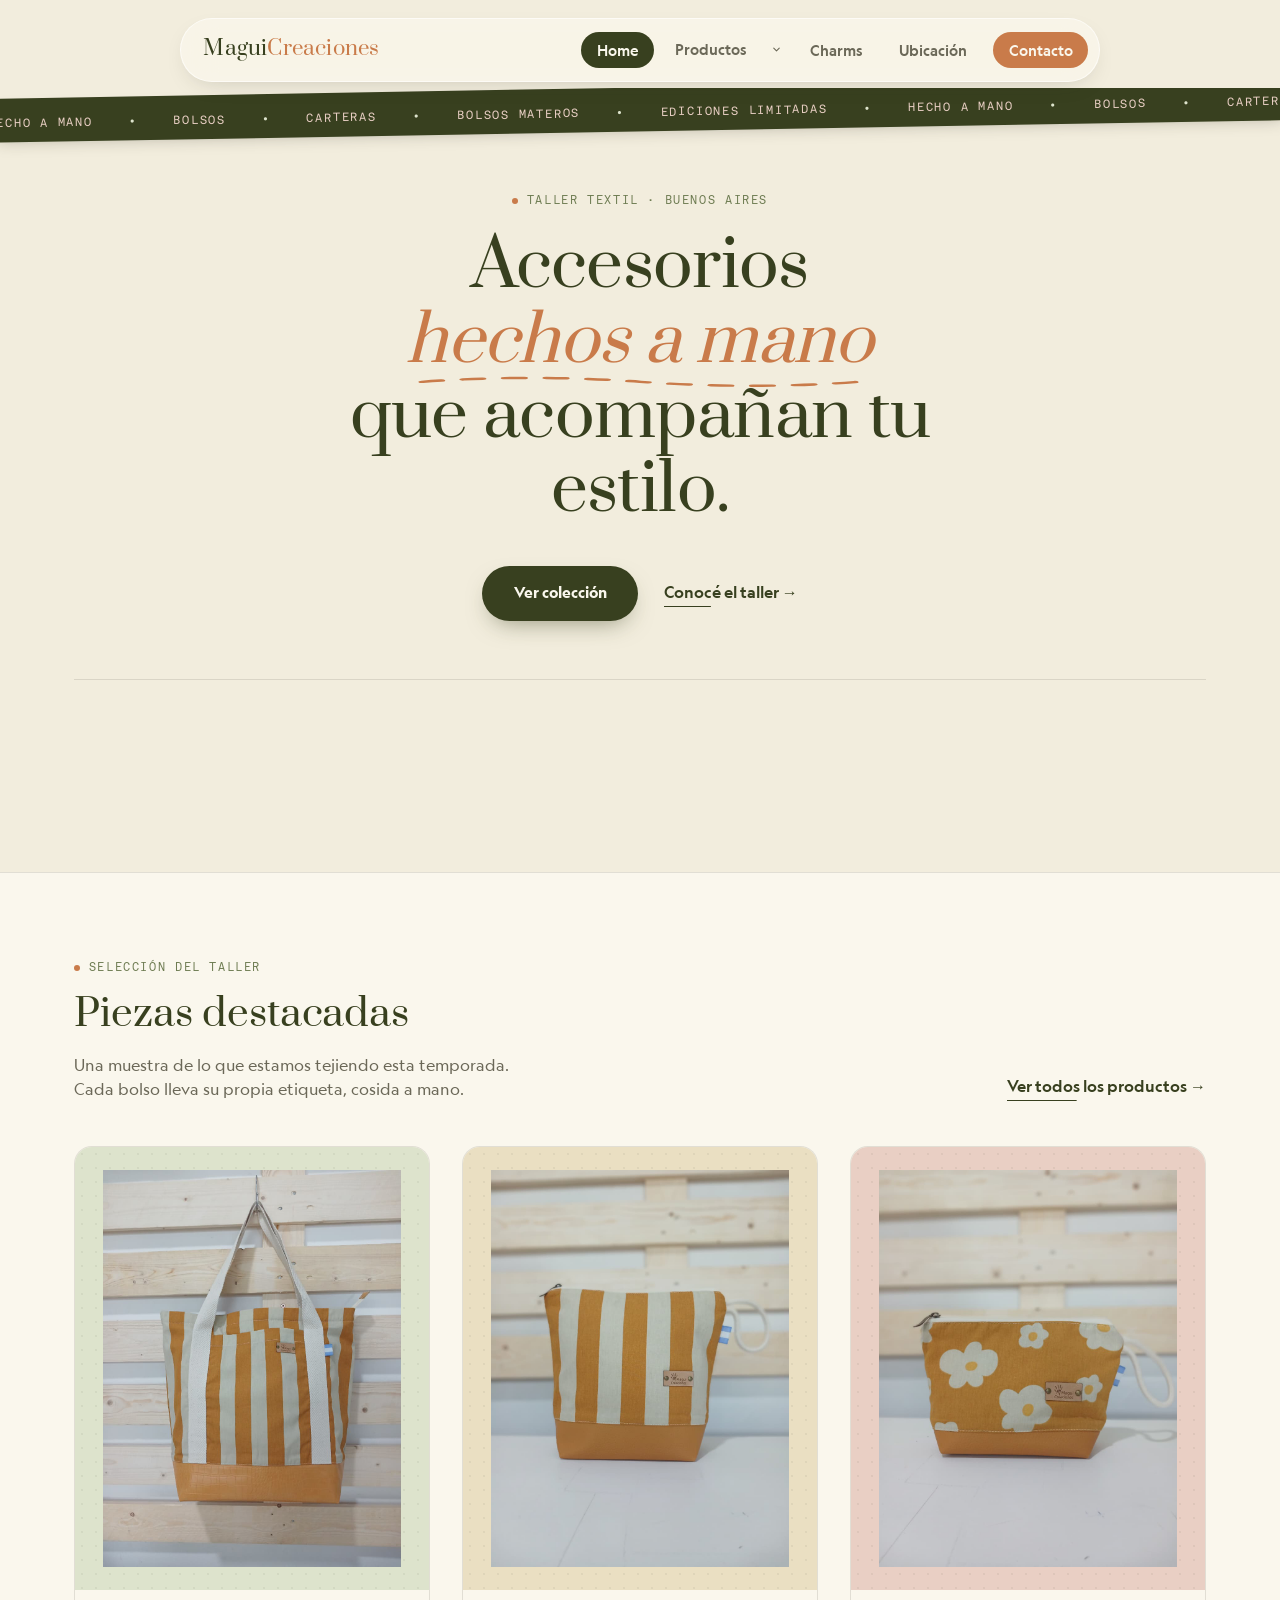
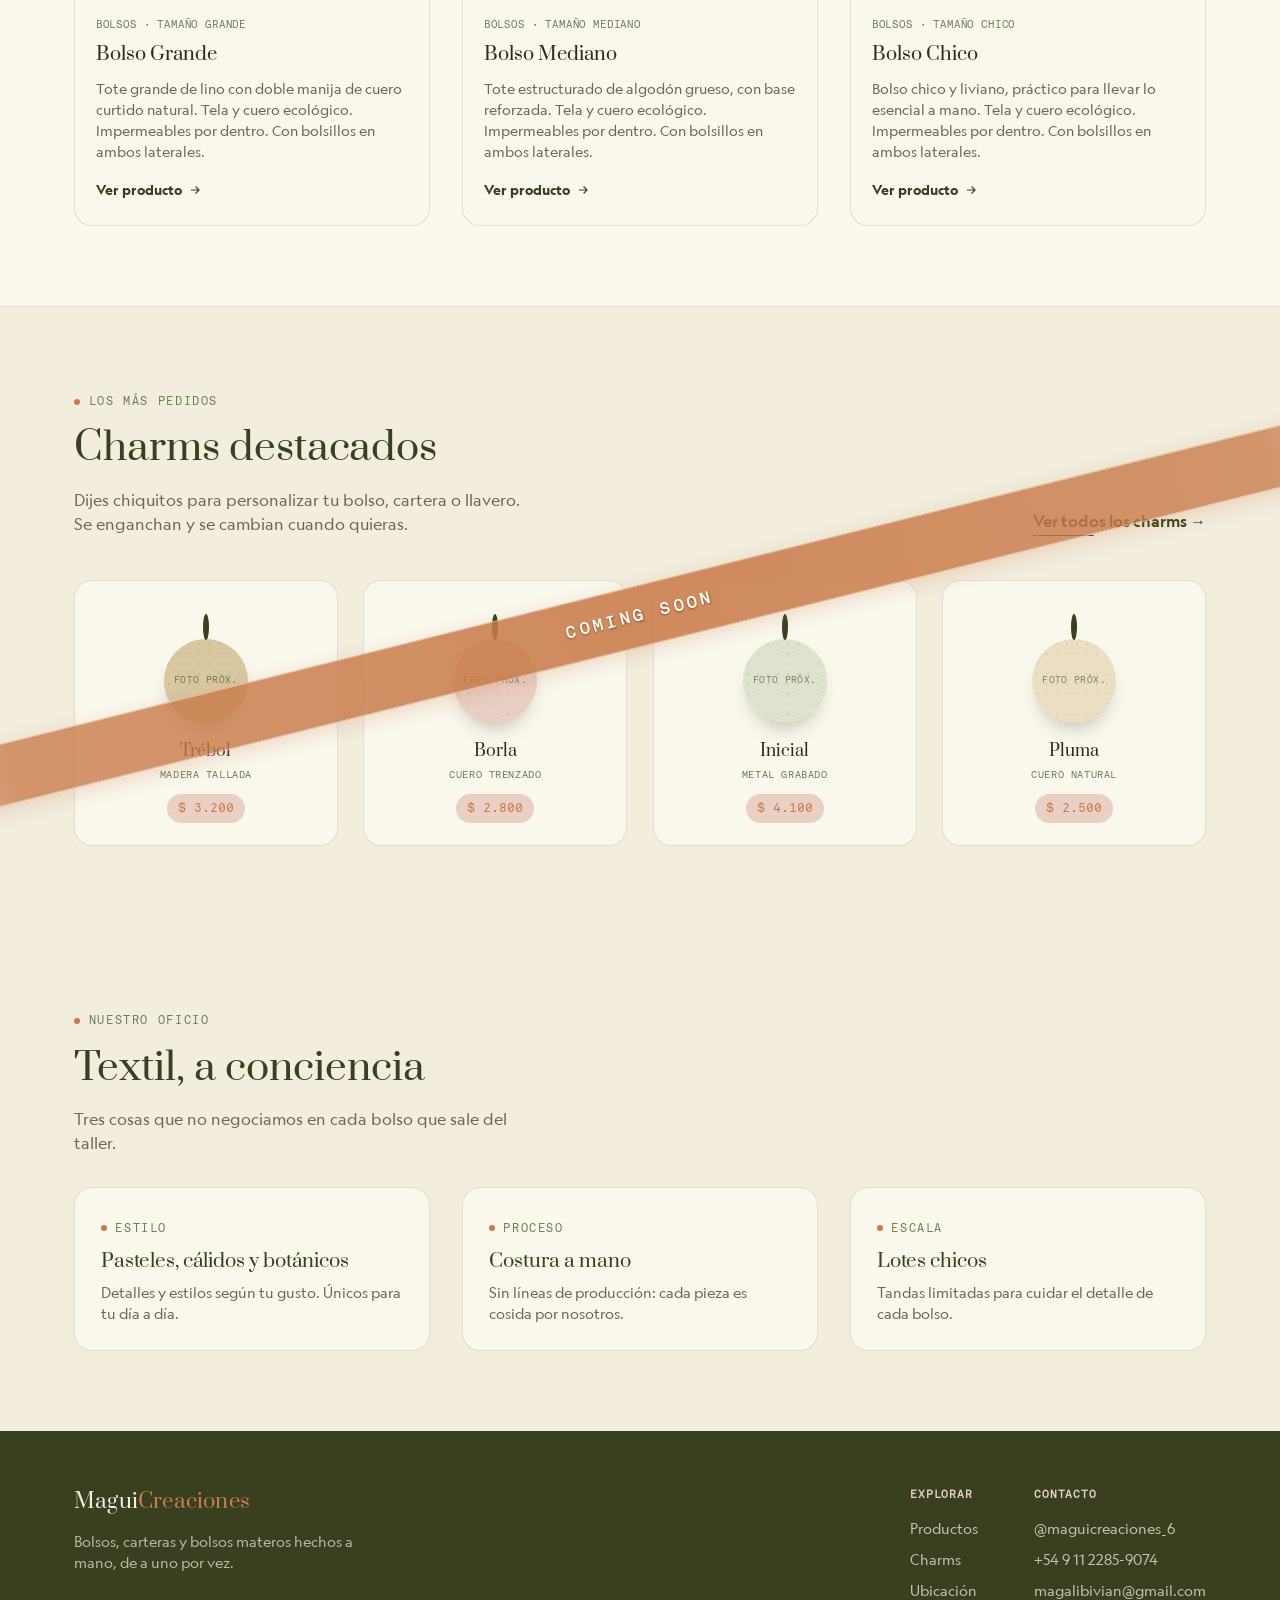
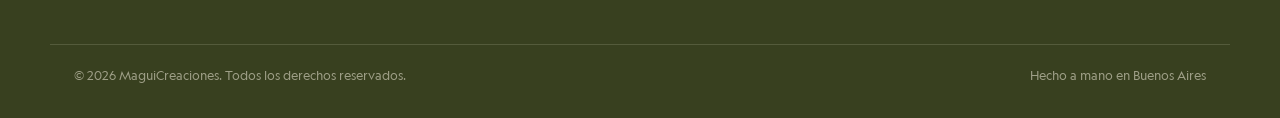
==== commit c3e8a22c: "Update Magui Creaciones site" ====
--- a/index.html
+++ b/index.html
@@ -127,67 +127,47 @@
                     </div>
 
                     <div class="product-grid">
-                        <article class="product-card">
-                            <div class="product-card__media" data-label="Foto próximamente" style="--product-tint:#DDE3CC;">
-                                <span class="product-tag">$ 24.500</span>
+                        <a class="product-card product-card--select" href="#detalle-producto" data-product="grande" aria-haspopup="dialog">
+                            <div class="product-card__media product-card__media--photo" data-label="" style="--product-tint:#DDE3CC;"><img class="product-card__photo" src="imagen/bolsos/bolso_grande_naranja.jpeg" alt="Bolso Grande en color naranja, patrón de rayas" loading="lazy"></div>
+                            <div class="product-card__body">
+                                <span class="product-card__cat">Bolsos · Tamaño grande</span>
+                                <h3>Bolso Grande</h3>
+                                <p>Tote grande de lino con doble manija de cuero curtido natural. Tela y cuero ecológico. Impermeables por dentro. Con bolsillos en ambos laterales.</p>
+                                <span class="product-card__link">Ver producto
+                                    <svg viewBox="0 0 24 24" fill="none" stroke="currentColor" stroke-width="2"><path d="M5 12h14M13 6l6 6-6 6"/></svg>
+                                </span>
                             </div>
+                        </a>
+
+                        <a class="product-card product-card--select" href="#detalle-producto" data-product="mediano" aria-haspopup="dialog">
+                            <div class="product-card__media product-card__media--photo" data-label="" style="--product-tint:#EADFC2;"><img class="product-card__photo" src="imagen/bolsos/bolso_mediano_naranja_rayas.jpeg" alt="Bolso Mediano en color naranja, patrón de rayas" loading="lazy"></div>
                             <div class="product-card__body">
-                                <span class="product-card__cat">Bolso tote · Lino crudo</span>
-                                <h3>Bolso Yuyal</h3>
-                                <p>Tote grande de lino con doble manija de cuero curtido natural.</p>
-                                <a href="all_products.html" class="product-card__link">Ver detalle
+                                <span class="product-card__cat">Bolsos · Tamaño mediano</span>
+                                <h3>Bolso Mediano</h3>
+                                <p>Tote estructurado de algodón grueso, con base reforzada. Tela y cuero ecológico. Impermeables por dentro. Con bolsillos en ambos laterales.</p>
+                                <span class="product-card__link">Ver producto
                                     <svg viewBox="0 0 24 24" fill="none" stroke="currentColor" stroke-width="2"><path d="M5 12h14M13 6l6 6-6 6"/></svg>
-                                </a>
+                                </span>
                             </div>
-                        </article>
-
-                        <article class="product-card">
-                            <div class="product-card__media" data-label="Foto próximamente" style="--product-tint:#E9CFC4;">
-                                <span class="product-tag">$ 31.900</span>
+                        </a>
+
+                        <a class="product-card product-card--select" href="#detalle-producto" data-product="chico" aria-haspopup="dialog">
+                            <div class="product-card__media product-card__media--photo" data-label="" style="--product-tint:#E9CFC4;"><img class="product-card__photo" src="imagen/bolsos/bolso_chico_naranja_flores.jpeg" alt="Bolso Chico en color naranja, patrón floreado" loading="lazy"></div>
+                            <div class="product-card__body">
+                                <span class="product-card__cat">Bolsos · Tamaño chico</span>
+                                <h3>Bolso Chico</h3>
+                                <p>Bolso chico y liviano, práctico para llevar lo esencial a mano. Tela y cuero ecológico. Impermeables por dentro. Con bolsillos en ambos laterales.</p>
+                                <span class="product-card__link">Ver producto
+                                    <svg viewBox="0 0 24 24" fill="none" stroke="currentColor" stroke-width="2"><path d="M5 12h14M13 6l6 6-6 6"/></svg>
+                                </span>
                             </div>
-                            <div class="product-card__body">
-                                <span class="product-card__cat">Cartera · Cuero</span>
-                                <h3>Cartera Romero</h3>
-                                <p>Cartera estructurada de cuero vegetal con cierre de broche tallado.</p>
-                                <a href="all_products.html" class="product-card__link">Ver detalle
-                                    <svg viewBox="0 0 24 24" fill="none" stroke="currentColor" stroke-width="2"><path d="M5 12h14M13 6l6 6-6 6"/></svg>
-                                </a>
-                            </div>
-                        </article>
-
-                        <article class="product-card">
-                            <div class="product-card__media" data-label="Foto próximamente" style="--product-tint:#C9D6B0;">
-                                <span class="product-tag">$ 19.800</span>
-                            </div>
-                            <div class="product-card__body">
-                                <span class="product-card__cat">Bolso matero · Yute</span>
-                                <h3>Matero Ceibo</h3>
-                                <p>Bolso matero tejido en yute con bolsillos internos para termo y mate.</p>
-                                <a href="all_products.html" class="product-card__link">Ver detalle
-                                    <svg viewBox="0 0 24 24" fill="none" stroke="currentColor" stroke-width="2"><path d="M5 12h14M13 6l6 6-6 6"/></svg>
-                                </a>
-                            </div>
-                        </article>
-
-                        <article class="product-card">
-                            <div class="product-card__media" data-label="Foto próximamente" style="--product-tint:#EADFC2;">
-                                <span class="product-tag">$ 27.300</span>
-                            </div>
-                            <div class="product-card__body">
-                                <span class="product-card__cat">Mochila · Algodón encerado</span>
-                                <h3>Mochila Salvia</h3>
-                                <p>Mochila liviana de algodón encerado, ideal para el día a día.</p>
-                                <a href="all_products.html" class="product-card__link">Ver detalle
-                                    <svg viewBox="0 0 24 24" fill="none" stroke="currentColor" stroke-width="2"><path d="M5 12h14M13 6l6 6-6 6"/></svg>
-                                </a>
-                            </div>
-                        </article>
+                        </a>
                     </div>
                 </div>
             </section>
 
             <!-- ============ CHARMS (destacados) ============ -->
-            <section class="section" id="charms">
+            <section class="section coming-soon-section" id="charms">
                 <div class="container">
                     <div class="section-head">
                         <div>
@@ -263,6 +243,75 @@
                     </div>
                 </div>
             </section>
+        
+
+        <dialog class="product-detail" id="productDetailDialog" aria-labelledby="productDetailTitle">
+            <div class="product-detail__panel">
+                <button class="product-detail__close" type="button" aria-label="Cerrar detalle del producto">×</button>
+                <div class="product-detail__left">
+                    <div class="product-detail__visual" data-model="grande" data-color="terracota" data-pattern="rayas" aria-label="Vista ilustrativa del bolso, imagen próximamente">
+                        <img class="product-detail__image" alt="" hidden>
+                        <div class="bag-illustration" aria-hidden="true">
+                            <span class="bag-illustration__handle"></span>
+                            <span class="bag-illustration__body"><span class="bag-illustration__pocket"></span></span>
+                        </div>
+                        <span class="product-detail__visual-note">Vista de color y patrón · imagen próximamente</span>
+                    </div>
+                    <div class="product-detail__patterns">
+                        <span class="product-detail__label">Elegí un patrón</span>
+                        <div class="product-pattern-list">
+                            <button class="product-pattern is-selected" type="button" data-pattern="rayas" aria-pressed="true">
+                                <span class="product-pattern__sample product-pattern__sample--stripes" aria-hidden="true"></span>
+                                <span>Rayas</span>
+                            </button>
+                            <button class="product-pattern" type="button" data-pattern="floreado" aria-pressed="false">
+                                <span class="product-pattern__sample product-pattern__sample--floral" aria-hidden="true"></span>
+                                <span>Floreado</span>
+                            </button>
+                        </div>
+                    </div>
+                </div>
+                <div class="product-detail__content">
+                    <div class="product-detail__heading">
+                        <div>
+                            <span class="eyebrow">Bolsos, Mochilas y Bandoleras</span>
+                            <h2 id="productDetailTitle">Bolso Grande</h2>
+                        </div>
+                        <div class="product-detail__price" aria-label="Precio del producto">
+                            <span>Precio</span>
+                            <strong id="productDetailPrice">$ 24.500</strong>
+                        </div>
+                    </div>
+                    <p class="product-detail__description" id="productDetailDescription">Amplio y cómodo, con espacio para acompañarte durante todo el día.</p>
+                    <div class="product-detail__colors">
+                        <span class="product-detail__label">Elegí un color</span>
+                        <button class="product-color is-selected" type="button" data-color="terracota" aria-pressed="true">
+                            <span class="product-color__swatch product-color__swatch--terracota" aria-hidden="true"></span>
+                            <span>Terracota</span>
+                        </button>
+                        <button class="product-color" type="button" data-color="verde-herbal" aria-pressed="false">
+                            <span class="product-color__swatch product-color__swatch--herbal" aria-hidden="true"></span>
+                            <span>Verde Herbal</span>
+                        </button>
+                        <button class="product-color" type="button" data-color="rosa" aria-pressed="false">
+                            <span class="product-color__swatch product-color__swatch--rosa" aria-hidden="true"></span>
+                            <span>Rosa</span>
+                        </button>
+                        <button class="product-color" type="button" data-color="marino" aria-pressed="false">
+                            <span class="product-color__swatch product-color__swatch--marino" aria-hidden="true"></span>
+                            <span>Marino</span>
+                        </button>
+                        <button class="product-color" type="button" data-color="cielo-tierra" aria-pressed="false">
+                            <span class="product-color__swatch product-color__swatch--cielo-tierra" aria-hidden="true"></span>
+                            <span>Cielo y Tierra</span>
+                        </button>
+                    </div>
+                    <a class="product-detail__contact" href="contact.html">Consultar este producto
+                        <svg viewBox="0 0 24 24" fill="none" stroke="currentColor" stroke-width="2"><path d="M5 12h14M13 6l6 6-6 6"/></svg>
+                    </a>
+                </div>
+            </div>
+        </dialog>
         </main>
 
         <footer>
--- a/css/style.css
+++ b/css/style.css
@@ -506,7 +506,7 @@
         border-radius: var(--radius-md);
         box-shadow: 0 16px 32px -12px rgba(var(--shadow-color), 0.3);
         flex-direction: column;
-        align-items: stretch;
+        align-items: center;
         padding: 0.6rem;
         gap: 0.35rem;
         opacity: 0;
@@ -526,6 +526,34 @@
         padding: 0.6rem 1rem;
         font-size: 0.88rem;
     }
+
+    .nav-links > li {
+        display: flex;
+        justify-content: center;
+        width: 100%;
+    }
+
+    .nav-links > li > a {
+        display: block;
+        width: min(100%, 15rem);
+    }
+
+    .nav-links > .nav-item.has-dropdown {
+        display: grid;
+        grid-template-columns: minmax(0, 15rem) 38px;
+        justify-content: center;
+        gap: 0;
+    }
+
+    .nav-links > .nav-item.has-dropdown > a {
+        flex: initial;
+        width: 100%;
+    }
+
+    .nav-links > .nav-item.has-dropdown > .mega-dropdown {
+        grid-column: 1 / -1;
+    }
+
     .nav-cta { margin-left: 0; margin-top: 0.2rem; }
 }
 
@@ -801,7 +829,50 @@
     gap: 2rem;
 }
 
+.product-grid--bag-products {
+    grid-template-columns: repeat(3, minmax(0, 1fr));
+    gap: clamp(1rem, 2vw, 2rem);
+}
+
+/* Una cinta diagonal por sección, compartida por todas sus product-cards */
+.coming-soon-section {
+    position: relative;
+    isolation: isolate;
+    overflow: hidden;
+}
+
+.coming-soon-section::after {
+    content: "COMING SOON";
+    position: absolute;
+    z-index: 10;
+    top: 50%;
+    left: -20%;
+    width: 140%;
+    padding: clamp(0.8rem, 2vw, 1.25rem) 0;
+    transform: translateY(-50%) rotate(-14deg);
+    transform-origin: center;
+    background: linear-gradient(90deg,
+        color-mix(in srgb, var(--clay) 0%, transparent) 0%,
+        color-mix(in srgb, var(--clay) 78%, transparent) 14%,
+        color-mix(in srgb, var(--clay) 88%, transparent) 50%,
+        color-mix(in srgb, var(--clay) 78%, transparent) 86%,
+        color-mix(in srgb, var(--clay) 0%, transparent) 100%);
+    border-top: 1px solid color-mix(in srgb, var(--clay) 55%, white);
+    border-bottom: 1px solid color-mix(in srgb, var(--clay) 55%, white);
+    color: var(--cream-soft);
+    font-family: var(--font-mono);
+    font-size: clamp(0.8rem, 1.5vw, 1rem);
+    font-weight: 700;
+    letter-spacing: 0.24em;
+    line-height: 1.2;
+    text-align: center;
+    text-shadow: 0 1px 2px color-mix(in srgb, var(--clay) 70%, black);
+    box-shadow: 0 5px 18px color-mix(in srgb, var(--clay) 24%, transparent);
+    pointer-events: none;
+}
+
 .product-card {
+    display: block;
     background: var(--cream-soft);
     border: 1px solid var(--line);
     border-radius: var(--radius-md);
@@ -811,6 +882,17 @@
     transform: translateY(24px);
 }
 
+.product-card--select {
+    color: inherit;
+    text-decoration: none;
+    cursor: pointer;
+}
+
+.product-card--select:focus-visible {
+    outline: 3px solid var(--clay);
+    outline-offset: 4px;
+}
+
 .product-card.is-visible {
     opacity: 1;
     transform: translateY(0);
@@ -826,6 +908,25 @@
     aspect-ratio: 4 / 5;
     background: var(--product-tint, var(--sage-pale));
     overflow: hidden;
+}
+
+.product-card__photo {
+    position: absolute;
+    inset: 0;
+    width: 100%;
+    height: 100%;
+    padding: clamp(0.7rem, 3vw, 1.4rem);
+    object-fit: contain;
+    object-position: center;
+    transition: transform 0.35s ease;
+}
+
+.product-card--select:hover .product-card__photo {
+    transform: scale(1.035);
+}
+
+.product-card__media--photo::after {
+    display: none;
 }
 
 .product-card__media::before {
@@ -935,6 +1036,13 @@
         gap: 0.85rem;
     }
 
+    .product-grid--bag-products {
+        grid-template-columns: repeat(2, minmax(0, 1fr));
+        gap: 0.85rem;
+        overflow: visible;
+        padding: 0;
+    }
+
     .product-card {
         border-radius: var(--radius-sm);
     }
@@ -982,6 +1090,541 @@
     .product-card__link svg {
         width: 12px;
         height: 12px;
+    }
+}
+
+/* =========================================================
+   PRODUCT DETAIL — diálogo de producto y selector de color
+   ========================================================= */
+
+.product-detail {
+    position: fixed;
+    inset: 0;
+    width: 100%;
+    height: 100vh;
+    height: 100dvh;
+    max-width: none;
+    max-height: none;
+    margin: 0;
+    padding: 0;
+    border: 0;
+    overflow: auto;
+    background: var(--cream-soft);
+    color: var(--ink);
+}
+
+.product-detail::backdrop {
+    background: var(--cream-soft);
+}
+
+.product-detail__panel {
+    position: relative;
+    display: grid;
+    grid-template-columns: minmax(0, 1fr) minmax(0, 1fr);
+    width: 100%;
+    min-height: 100vh;
+    min-height: 100dvh;
+    height: 100vh;
+    height: 100dvh;
+    overflow: hidden;
+    background: var(--cream-soft);
+}
+
+.product-detail__left {
+    display: grid;
+    grid-template-rows: minmax(0, 1fr) auto;
+    min-width: 0;
+    min-height: 0;
+    background: var(--cream);
+}
+
+.product-detail__close {
+    position: absolute;
+    z-index: 2;
+    top: 1rem;
+    right: 1rem;
+    display: grid;
+    place-items: center;
+    width: 2.7rem;
+    height: 2.7rem;
+    border: 1px solid var(--line);
+    border-radius: 50%;
+    background: var(--cream-soft);
+    color: var(--sage-dark);
+    font: 300 1.8rem/1 var(--font-body);
+    cursor: pointer;
+    transition: transform 0.2s ease, background 0.2s ease;
+}
+
+.product-detail__close:hover {
+    transform: rotate(90deg);
+    background: var(--cream);
+}
+
+.product-detail__visual {
+    --variant-color: var(--clay);
+    --variant-secondary: #A85E36;
+    position: relative;
+    display: grid;
+    place-items: center;
+    min-height: 0;
+    height: 100%;
+    overflow: hidden;
+    background:
+        radial-gradient(ellipse at 50% 48%, rgba(255, 255, 255, 0.75), transparent 52%),
+        linear-gradient(145deg, #E8E0CA, #D7D0BB);
+}
+
+.product-detail__visual[data-color="verde-herbal"] {
+    --variant-color: var(--ink-soft);
+    --variant-secondary: var(--sage-dark);
+}
+
+.product-detail__visual[data-color="rosa"] {
+    --variant-color: var(--blush);
+    --variant-secondary: #B77E88;
+}
+
+.product-detail__visual[data-color="marino"] {
+    --variant-color: #243B5A;
+    --variant-secondary: #14263D;
+}
+
+.product-detail__visual[data-color="cielo-tierra"] {
+    --variant-color: #77C7D1;
+    --variant-secondary: #875C43;
+}
+
+.product-detail__image {
+    display: none;
+    position: relative;
+    z-index: 1;
+    width: auto;
+    height: auto;
+    max-width: 72%;
+    max-height: 72%;
+    border: 5px solid rgba(250, 247, 237, 0.94);
+    border-radius: var(--radius-md);
+    background: var(--cream-soft);
+    object-fit: contain;
+    object-position: center;
+    box-shadow:
+        0 24px 48px rgba(44, 42, 32, 0.2),
+        0 4px 14px rgba(44, 42, 32, 0.12);
+}
+
+.product-detail__visual.has-photo .product-detail__image {
+    display: block;
+    transform: translateY(-1rem);
+}
+
+.product-detail__visual.has-photo .bag-illustration,
+.product-detail__visual.has-photo .product-detail__visual-note {
+    display: none;
+}
+
+.product-detail__visual.has-photo {
+    position: relative;
+    isolation: isolate;
+    background:
+        radial-gradient(ellipse at 50% 46%, rgba(250, 247, 237, 0.94) 0%, rgba(250, 247, 237, 0) 54%),
+        radial-gradient(circle at 12% 18%, color-mix(in srgb, var(--clay) 12%, transparent) 0%, transparent 24%),
+        linear-gradient(145deg, #F1EBDC 0%, #E7DFCE 52%, #DDD4C0 100%);
+}
+
+.product-detail__visual.has-photo::before {
+    content: "";
+    position: absolute;
+    z-index: 0;
+    width: min(72%, 34rem);
+    aspect-ratio: 1;
+    border: 1px solid rgba(56, 64, 31, 0.12);
+    border-radius: 50%;
+    background: radial-gradient(circle, color-mix(in srgb, var(--clay) 9%, transparent), transparent 70%);
+    box-shadow:
+        0 0 0 16px rgba(56, 64, 31, 0.025),
+        0 0 0 34px rgba(56, 64, 31, 0.018);
+    pointer-events: none;
+}
+
+.product-detail__visual.has-photo::after {
+    content: "MAGUI CREACIONES";
+    position: absolute;
+    z-index: 2;
+    bottom: 1.25rem;
+    left: 50%;
+    padding: 0.55rem 0.9rem;
+    transform: translateX(-50%);
+    border: 1px solid rgba(56, 64, 31, 0.1);
+    border-radius: 999px;
+    background: rgba(250, 247, 237, 0.84);
+    color: var(--sage-dark);
+    font: 0.62rem var(--font-mono);
+    letter-spacing: 0.16em;
+    white-space: nowrap;
+    box-shadow: 0 5px 16px rgba(44, 42, 32, 0.08);
+}
+
+.product-detail__image[hidden] {
+    display: none !important;
+}
+
+.bag-illustration {
+    --bag-width: clamp(220px, 29vw, 350px);
+    --bag-height: clamp(260px, 34vw, 390px);
+    position: relative;
+    width: var(--bag-width);
+    height: var(--bag-height);
+    filter: drop-shadow(0 25px 20px rgba(44, 42, 32, 0.2));
+    transition: width 0.3s ease, height 0.3s ease;
+}
+
+.product-detail__visual[data-model="mediano"] .bag-illustration {
+    --bag-width: clamp(205px, 25vw, 305px);
+    --bag-height: clamp(230px, 30vw, 340px);
+}
+
+.product-detail__visual[data-model="chico"] .bag-illustration {
+    --bag-width: clamp(175px, 21vw, 260px);
+    --bag-height: clamp(190px, 25vw, 285px);
+}
+
+.bag-illustration__handle {
+    position: absolute;
+    z-index: 0;
+    top: 2%;
+    left: 30%;
+    width: 40%;
+    height: 34%;
+    border: clamp(9px, 1.3vw, 15px) solid var(--variant-secondary);
+    border-bottom: 0;
+    border-radius: 55% 55% 0 0;
+}
+
+.bag-illustration__body {
+    position: absolute;
+    z-index: 1;
+    inset: 25% 0 0;
+    display: grid;
+    place-items: center;
+    overflow: hidden;
+    border: 1px solid rgba(44, 42, 32, 0.16);
+    border-radius: 18px 18px 36px 36px;
+    background: linear-gradient(145deg, color-mix(in srgb, var(--variant-color) 76%, white), var(--variant-color) 72%);
+    box-shadow: inset 0 -16px 20px rgba(44, 42, 32, 0.08);
+}
+
+.bag-illustration__body::before {
+    content: "";
+    position: absolute;
+    inset: 0;
+    opacity: 0.46;
+    pointer-events: none;
+}
+
+.product-detail__visual[data-pattern="rayas"] .bag-illustration__body::before {
+    background-image: repeating-linear-gradient(135deg,
+        transparent 0 14px,
+        color-mix(in srgb, var(--variant-secondary) 48%, transparent) 14px 19px);
+}
+
+.product-detail__visual[data-pattern="floreado"] .bag-illustration__body::before {
+    background-image:
+        radial-gradient(circle at 50% 0%, color-mix(in srgb, var(--variant-secondary) 75%, white) 0 4px, transparent 4.5px),
+        radial-gradient(circle at 0% 50%, color-mix(in srgb, var(--variant-secondary) 75%, white) 0 4px, transparent 4.5px),
+        radial-gradient(circle at 100% 50%, color-mix(in srgb, var(--variant-secondary) 75%, white) 0 4px, transparent 4.5px),
+        radial-gradient(circle at 50% 100%, color-mix(in srgb, var(--variant-secondary) 75%, white) 0 4px, transparent 4.5px),
+        radial-gradient(circle at 50% 50%, var(--variant-secondary) 0 2px, transparent 2.5px);
+    background-size: 38px 38px;
+}
+
+.bag-illustration__pocket {
+    position: relative;
+    z-index: 1;
+    display: block;
+    width: 58%;
+    height: 30%;
+    margin-top: 11%;
+    border: 1px solid rgba(44, 42, 32, 0.14);
+    border-radius: 10px 10px 20px 20px;
+    background: linear-gradient(145deg, color-mix(in srgb, var(--variant-secondary) 78%, white), var(--variant-secondary));
+    box-shadow: 0 5px 12px rgba(44, 42, 32, 0.12);
+}
+
+.product-detail__visual-note {
+    position: absolute;
+    bottom: 1rem;
+    left: 50%;
+    width: max-content;
+    max-width: calc(100% - 2rem);
+    padding: 0.55rem 0.8rem;
+    transform: translateX(-50%);
+    border: 1px solid rgba(44, 42, 32, 0.1);
+    border-radius: 999px;
+    background: rgba(250, 247, 237, 0.78);
+    color: var(--ink-soft);
+    font: 0.68rem var(--font-mono);
+    letter-spacing: 0.04em;
+    text-align: center;
+}
+
+.product-detail__content {
+    display: flex;
+    flex-direction: column;
+    justify-content: center;
+    max-height: 100dvh;
+    overflow-y: auto;
+    padding: 4rem clamp(1.5rem, 4vw, 3.25rem) 2.5rem;
+}
+
+.product-detail__heading {
+    display: flex;
+    align-items: flex-start;
+    justify-content: space-between;
+    gap: 1.25rem;
+}
+
+.product-detail__heading .eyebrow {
+    display: inline-block;
+    max-width: 30ch;
+    color: var(--sage);
+}
+
+.product-detail__heading h2 {
+    margin-top: 0.7rem;
+    color: var(--sage-dark);
+    font: 400 clamp(1.6rem, 2.8vw, 2.25rem)/1.12 var(--font-display);
+}
+
+.product-detail__price {
+    flex: 0 0 auto;
+    display: grid;
+    gap: 0.35rem;
+    padding: 0.85rem 1rem;
+    border: 1px solid var(--line);
+    border-radius: var(--radius-md);
+    background: var(--cream);
+    text-align: right;
+}
+
+.product-detail__price span {
+    color: var(--ink-soft);
+    font: 0.63rem var(--font-mono);
+    letter-spacing: 0.09em;
+    text-transform: uppercase;
+}
+
+.product-detail__price strong {
+    color: var(--sage-dark);
+    font: 500 1.12rem var(--font-body);
+    white-space: nowrap;
+}
+
+.product-detail__description {
+    max-width: 48ch;
+    margin: 1.15rem 0 1.5rem;
+    color: var(--ink-soft);
+    font-size: 0.95rem;
+    line-height: 1.7;
+}
+
+.product-detail__colors {
+    display: grid;
+    gap: 0.65rem;
+}
+
+.product-detail__label {
+    margin-bottom: 0.1rem;
+    color: var(--sage-dark);
+    font: 0.68rem var(--font-mono);
+    letter-spacing: 0.1em;
+    text-transform: uppercase;
+}
+
+.product-color {
+    display: flex;
+    align-items: center;
+    gap: 0.8rem;
+    width: 100%;
+    min-height: 3.1rem;
+    padding: 0.6rem 0.85rem;
+    border: 1px solid var(--line);
+    border-radius: var(--radius-sm);
+    background: transparent;
+    color: var(--ink);
+    font: 500 0.88rem var(--font-body);
+    text-align: left;
+    cursor: pointer;
+    transition: border-color 0.2s ease, background 0.2s ease, transform 0.2s ease;
+}
+
+.product-color:hover {
+    transform: translateX(3px);
+    border-color: color-mix(in srgb, var(--clay) 60%, white);
+}
+
+.product-color.is-selected {
+    border-color: var(--clay);
+    background: #fffdf7;
+    box-shadow: 0 0 0 1px color-mix(in srgb, var(--clay) 25%, transparent);
+}
+
+.product-color:focus-visible,
+.product-detail__close:focus-visible,
+.product-detail__contact:focus-visible {
+    outline: 3px solid var(--clay);
+    outline-offset: 3px;
+}
+
+.product-color[hidden],
+.product-pattern[hidden] {
+    display: none !important;
+}
+
+.product-color__swatch {
+    flex: 0 0 1.35rem;
+    width: 1.35rem;
+    height: 1.35rem;
+    border: 1px solid rgba(44, 42, 32, 0.18);
+    border-radius: 50%;
+}
+
+.product-color__swatch--terracota { background: var(--clay); }
+.product-color__swatch--herbal { background: var(--ink-soft); }
+.product-color__swatch--rosa { background: var(--blush); }
+.product-color__swatch--marino { background: #243B5A; }
+.product-color__swatch--cielo-tierra { background: linear-gradient(90deg, #875C43 0 50%, #77C7D1 50% 100%); }
+
+.product-detail__patterns {
+    padding: 1.1rem clamp(1.25rem, 3vw, 2.5rem) 1.35rem;
+    border-top: 1px solid var(--line);
+    background: var(--cream-soft);
+}
+
+.product-pattern-list {
+    display: grid;
+    grid-template-columns: repeat(2, minmax(0, 1fr));
+    gap: 0.75rem;
+    margin-top: 0.7rem;
+}
+
+.product-pattern {
+    display: flex;
+    align-items: center;
+    gap: 0.7rem;
+    min-height: 3.1rem;
+    padding: 0.5rem 0.8rem;
+    border: 1px solid var(--line);
+    border-radius: var(--radius-sm);
+    background: transparent;
+    color: var(--ink);
+    font: 500 0.85rem var(--font-body);
+    text-align: left;
+    cursor: pointer;
+    transition: border-color 0.2s ease, background 0.2s ease;
+}
+
+.product-pattern:hover {
+    border-color: color-mix(in srgb, var(--clay) 60%, white);
+}
+
+.product-pattern.is-selected {
+    border-color: var(--clay);
+    background: #fffdf7;
+    box-shadow: 0 0 0 1px color-mix(in srgb, var(--clay) 25%, transparent);
+}
+
+.product-pattern:focus-visible {
+    outline: 3px solid var(--clay);
+    outline-offset: 3px;
+}
+
+.product-pattern__sample {
+    flex: 0 0 2.3rem;
+    width: 2.3rem;
+    height: 1.6rem;
+    overflow: hidden;
+    border: 1px solid rgba(44, 42, 32, 0.12);
+    border-radius: 6px;
+    background-color: var(--clay);
+}
+
+.product-pattern__sample--stripes {
+    background-image: repeating-linear-gradient(135deg,
+        var(--clay) 0 7px,
+        color-mix(in srgb, var(--clay) 55%, white) 7px 11px);
+}
+
+.product-pattern__sample--floral {
+    background-color: var(--cream);
+    background-image:
+        radial-gradient(circle at 50% 0%, var(--clay) 0 2.5px, transparent 3px),
+        radial-gradient(circle at 0% 50%, var(--clay) 0 2.5px, transparent 3px),
+        radial-gradient(circle at 100% 50%, var(--clay) 0 2.5px, transparent 3px),
+        radial-gradient(circle at 50% 100%, var(--clay) 0 2.5px, transparent 3px),
+        radial-gradient(circle at 50% 50%, var(--sage-dark) 0 1.5px, transparent 2px);
+    background-size: 22px 22px;
+}
+
+.product-detail__contact {
+    display: flex;
+    align-items: center;
+    justify-content: space-between;
+    gap: 0.7rem;
+    margin-top: 1.5rem;
+    padding: 0.95rem 1.1rem;
+    border-radius: 999px;
+    background: var(--sage-dark);
+    color: var(--cream-soft);
+    font-size: 0.9rem;
+    font-weight: 600;
+    text-decoration: none;
+    transition: transform 0.2s ease, background 0.2s ease;
+}
+
+.product-detail__contact:hover {
+    transform: translateY(-2px);
+    background: var(--sage);
+}
+
+.product-detail__contact svg {
+    width: 17px;
+    height: 17px;
+}
+
+@media (max-width: 760px) {
+    .product-detail__panel {
+        grid-template-columns: 1fr;
+        grid-template-rows: auto auto;
+        height: auto;
+        min-height: 100dvh;
+        overflow: visible;
+    }
+
+    .product-detail__visual {
+        height: min(133vw, 100vh);
+        height: min(133vw, 100dvh);
+        min-height: 260px;
+        max-height: 950px;
+    }
+
+    .product-detail__content {
+        max-height: none;
+        overflow: visible;
+        padding: 2rem clamp(1.25rem, 5vw, 2.25rem) 1.75rem;
+    }
+}
+
+@media (max-width: 420px) {
+    .product-detail__heading {
+        flex-direction: column;
+    }
+
+    .product-detail__price {
+        width: 100%;
+        grid-template-columns: 1fr auto;
+        align-items: center;
+        text-align: left;
     }
 }
 
@@ -1334,3 +1977,75 @@
     line-height: 1.6;
     max-width: 62ch;
 }
+
+/* Tarjetas de ubicación y mapas */
+.location-section {
+    padding-top: 0;
+}
+
+.location-grid {
+    display: grid;
+    grid-template-columns: repeat(2, minmax(0, 1fr));
+    gap: clamp(1rem, 2.5vw, 2rem);
+}
+
+.location-card {
+    overflow: hidden;
+    border: 1px solid var(--line);
+    border-radius: var(--radius-lg);
+    background: var(--cream-soft);
+    box-shadow: 0 12px 30px rgba(44, 42, 32, 0.07);
+}
+
+.location-card__info {
+    padding: clamp(1.25rem, 2.5vw, 2rem) clamp(1.25rem, 2.5vw, 2rem) 0;
+}
+
+.location-card__info h2 {
+    margin: 0.45rem 0;
+    color: var(--sage-dark);
+    font-family: var(--font-display);
+    font-size: clamp(1.5rem, 2.4vw, 2rem);
+    font-weight: 400;
+}
+
+.location-card__info p {
+    margin: 0;
+    color: var(--ink-soft);
+}
+
+.location-card__map {
+    aspect-ratio: 16 / 10;
+    margin: 1.25rem clamp(1rem, 2vw, 1.5rem);
+    overflow: hidden;
+    border: 1px solid var(--line);
+    border-radius: var(--radius-md);
+    background: var(--sage-pale);
+}
+
+.location-card__map iframe {
+    display: block;
+    width: 100%;
+    height: 100%;
+    border: 0;
+}
+
+.location-card__link {
+    display: flex;
+    justify-content: space-between;
+    align-items: center;
+    margin: 0 clamp(1.25rem, 2.5vw, 2rem) 1.4rem;
+    color: var(--sage-dark);
+    font-weight: 600;
+    text-decoration: none;
+}
+
+.location-card__link:hover {
+    color: var(--clay);
+}
+
+@media (max-width: 700px) {
+    .location-grid {
+        grid-template-columns: 1fr;
+    }
+}
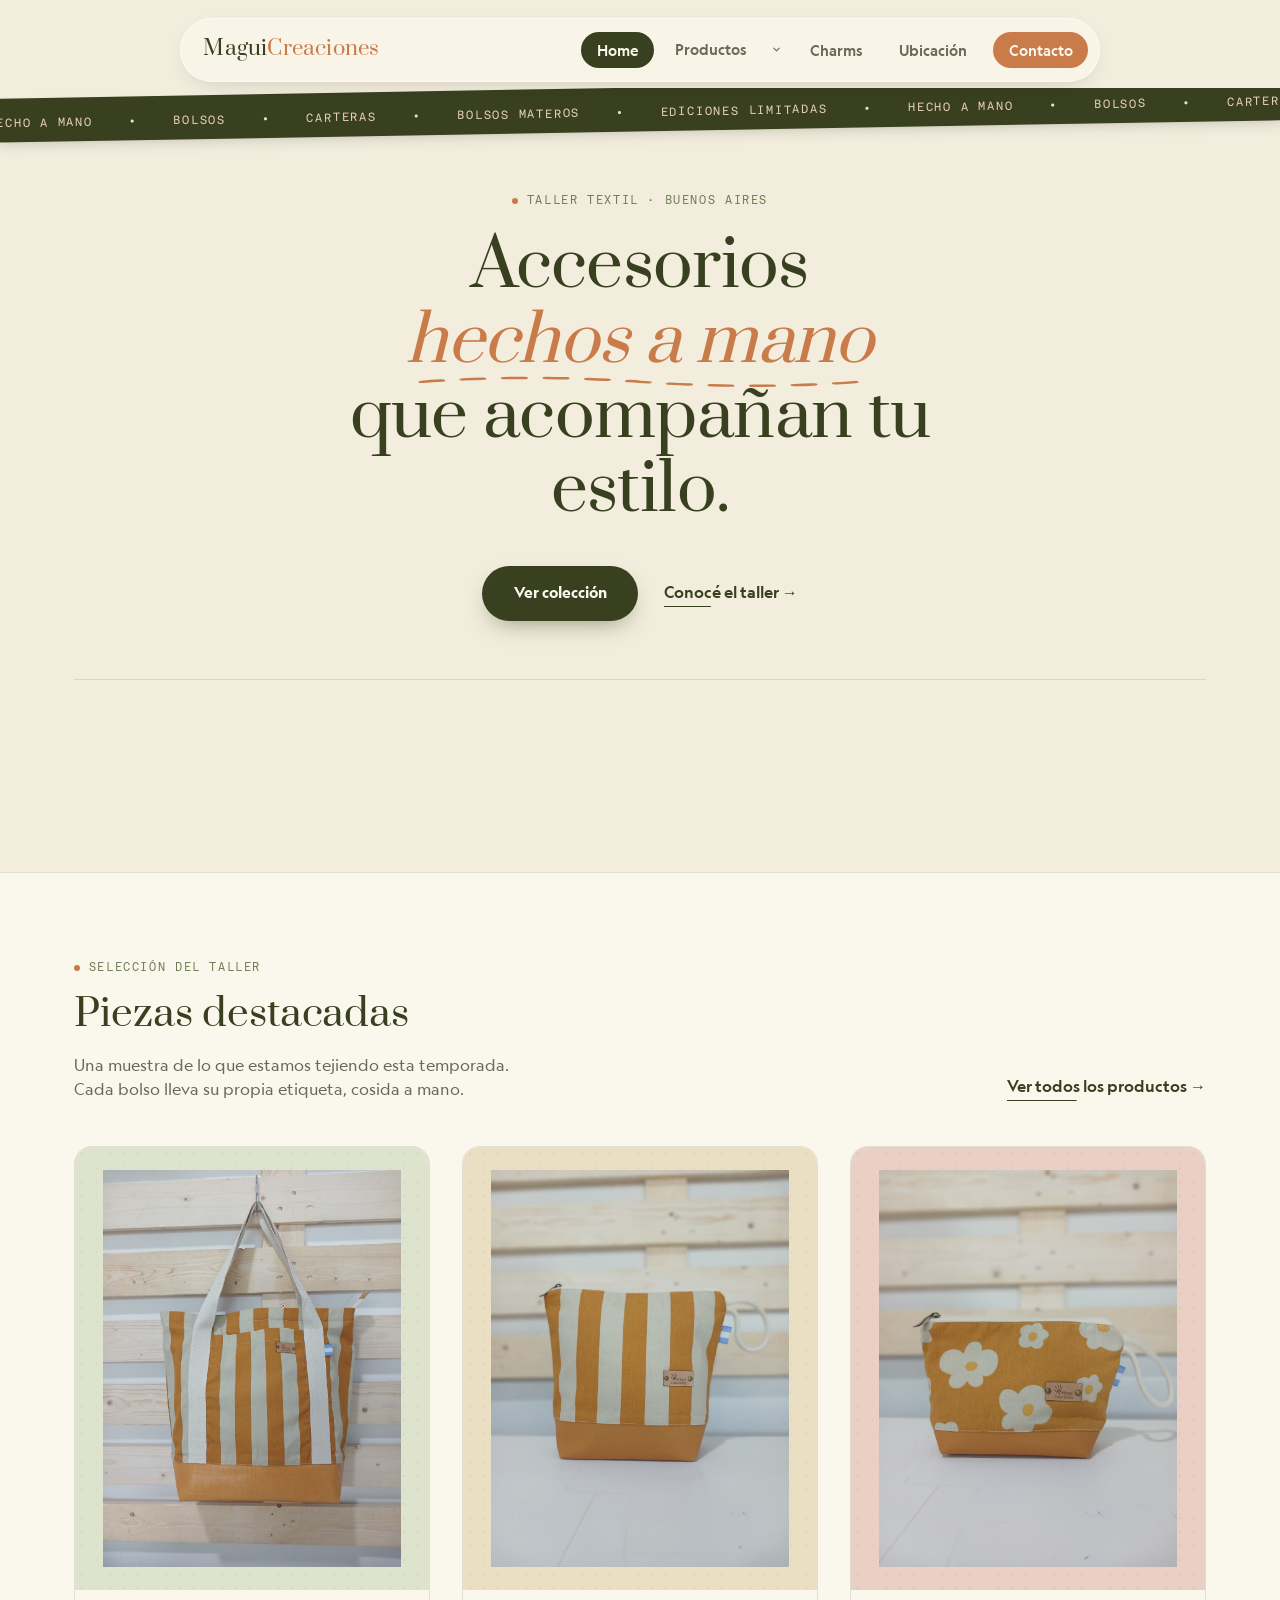
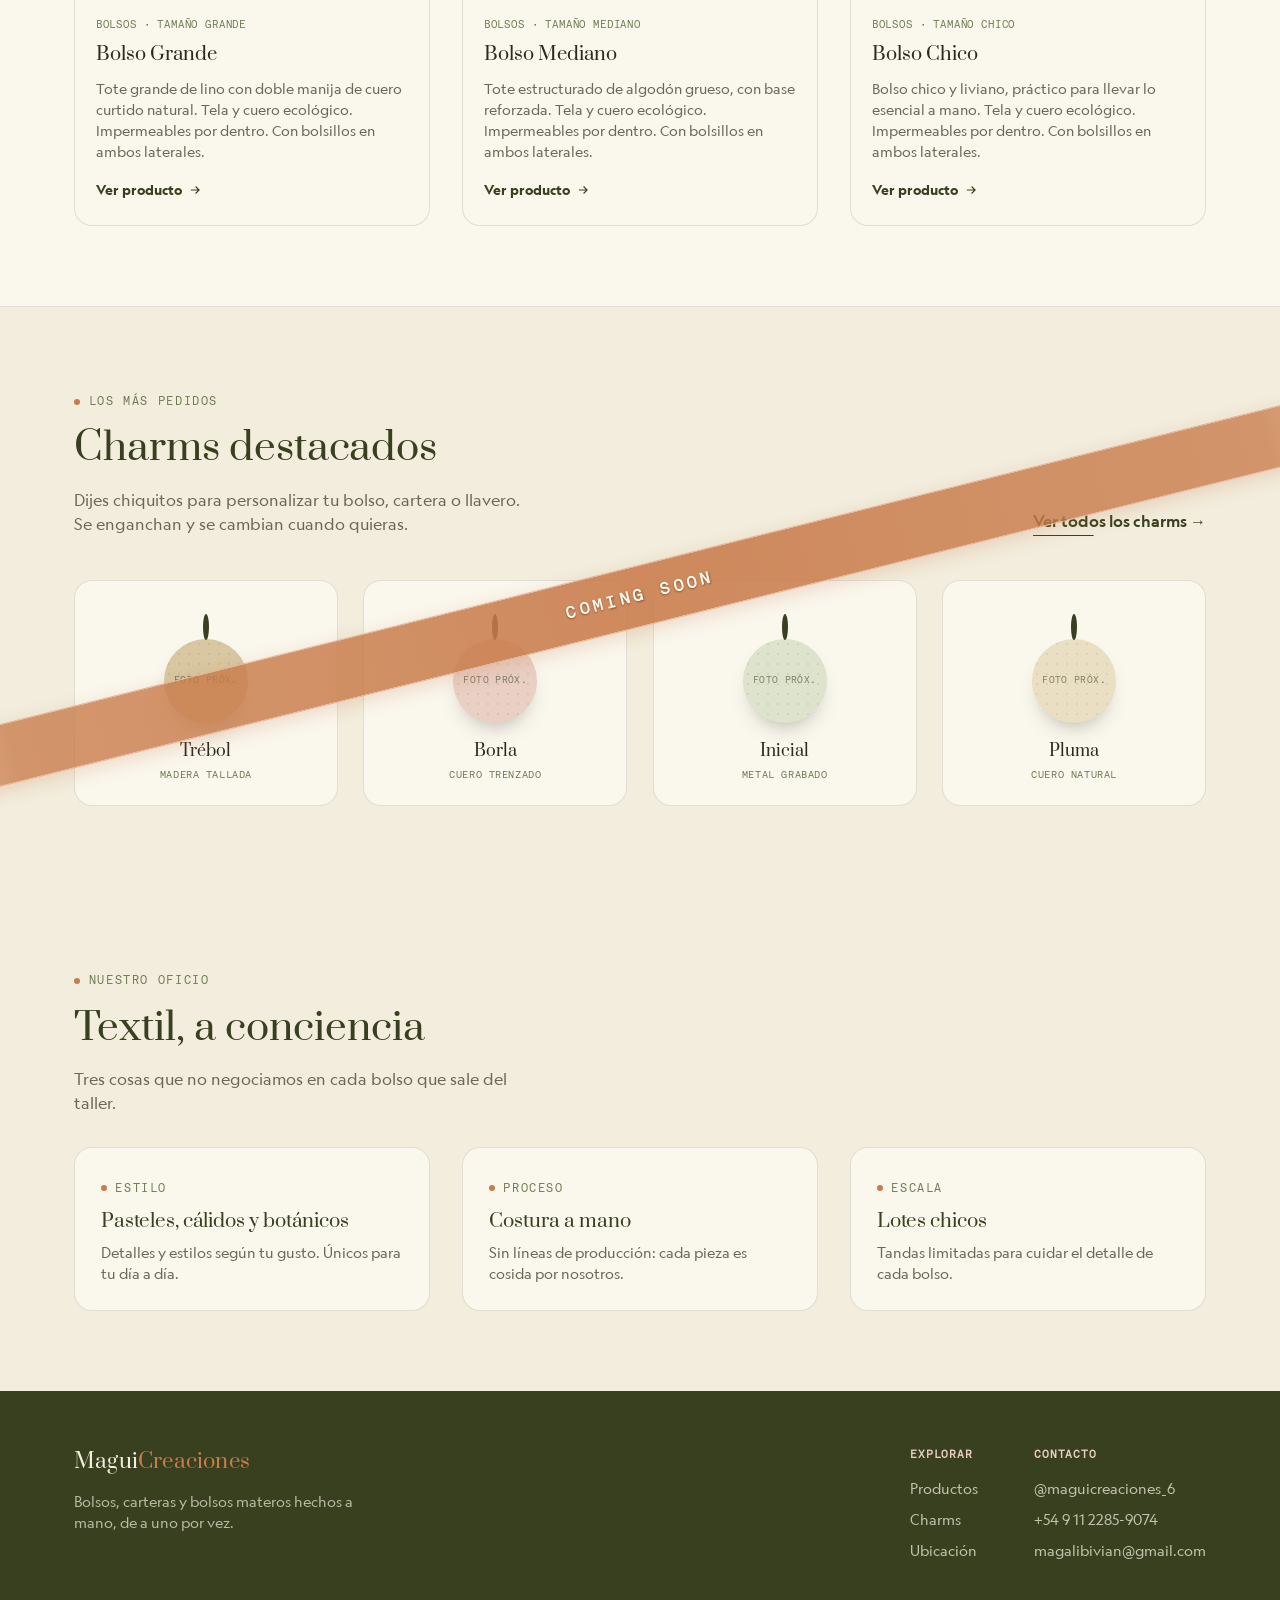
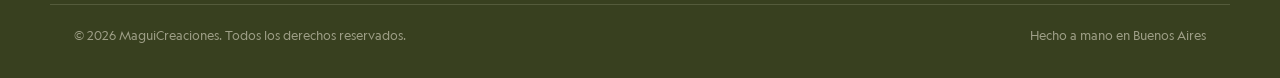
==== commit 8c76746d: "Remove product price labels" ====
--- a/index.html
+++ b/index.html
@@ -184,7 +184,7 @@
                             <div class="charm-card__media" data-label="Foto próx." style="--charm-tint:#D8C7A1;"></div>
                             <h3>Trébol</h3>
                             <span class="charm-card__material">Madera tallada</span>
-                            <span class="charm-card__price">$ 3.200</span>
+                            
                         </article>
 
                         <article class="charm-card">
@@ -192,7 +192,7 @@
                             <div class="charm-card__media" data-label="Foto próx." style="--charm-tint:#E9CFC4;"></div>
                             <h3>Borla</h3>
                             <span class="charm-card__material">Cuero trenzado</span>
-                            <span class="charm-card__price">$ 2.800</span>
+                            
                         </article>
 
                         <article class="charm-card">
@@ -200,7 +200,7 @@
                             <div class="charm-card__media" data-label="Foto próx." style="--charm-tint:#DDE3CC;"></div>
                             <h3>Inicial</h3>
                             <span class="charm-card__material">Metal grabado</span>
-                            <span class="charm-card__price">$ 4.100</span>
+                            
                         </article>
 
                         <article class="charm-card">
@@ -208,7 +208,7 @@
                             <div class="charm-card__media" data-label="Foto próx." style="--charm-tint:#EADFC2;"></div>
                             <h3>Pluma</h3>
                             <span class="charm-card__material">Cuero natural</span>
-                            <span class="charm-card__price">$ 2.500</span>
+                            
                         </article>
                     </div>
                 </div>
@@ -277,10 +277,6 @@
                             <span class="eyebrow">Bolsos, Mochilas y Bandoleras</span>
                             <h2 id="productDetailTitle">Bolso Grande</h2>
                         </div>
-                        <div class="product-detail__price" aria-label="Precio del producto">
-                            <span>Precio</span>
-                            <strong id="productDetailPrice">$ 24.500</strong>
-                        </div>
                     </div>
                     <p class="product-detail__description" id="productDetailDescription">Amplio y cómodo, con espacio para acompañarte durante todo el día.</p>
                     <div class="product-detail__colors">
--- a/css/style.css
+++ b/css/style.css
@@ -954,32 +954,6 @@
     opacity: 0.65;
 }
 
-.product-tag {
-    position: absolute;
-    top: 0.9rem;
-    right: 0.9rem;
-    background: var(--cream-soft);
-    color: var(--sage-dark);
-    font-family: var(--font-mono);
-    font-size: 0.78rem;
-    padding: 0.45rem 0.7rem;
-    border-radius: var(--radius-sm);
-    transform: rotate(6deg);
-    box-shadow: 0 10px 18px -8px rgba(var(--shadow-color), 0.35);
-}
-
-.product-tag::before {
-    content: "";
-    position: absolute;
-    top: 5px;
-    left: 6px;
-    width: 5px;
-    height: 5px;
-    border-radius: 50%;
-    background: var(--cream);
-    border: 1px solid var(--line);
-}
-
 .product-card__body {
     padding: 1.3rem 1.3rem 1.5rem;
 }
@@ -1045,13 +1019,6 @@
 
     .product-card {
         border-radius: var(--radius-sm);
-    }
-
-    .product-tag {
-        top: 0.55rem;
-        right: 0.55rem;
-        font-size: 0.62rem;
-        padding: 0.32rem 0.5rem;
     }
 
     .product-card__media::after {
@@ -1396,30 +1363,6 @@
     font: 400 clamp(1.6rem, 2.8vw, 2.25rem)/1.12 var(--font-display);
 }
 
-.product-detail__price {
-    flex: 0 0 auto;
-    display: grid;
-    gap: 0.35rem;
-    padding: 0.85rem 1rem;
-    border: 1px solid var(--line);
-    border-radius: var(--radius-md);
-    background: var(--cream);
-    text-align: right;
-}
-
-.product-detail__price span {
-    color: var(--ink-soft);
-    font: 0.63rem var(--font-mono);
-    letter-spacing: 0.09em;
-    text-transform: uppercase;
-}
-
-.product-detail__price strong {
-    color: var(--sage-dark);
-    font: 500 1.12rem var(--font-body);
-    white-space: nowrap;
-}
-
 .product-detail__description {
     max-width: 48ch;
     margin: 1.15rem 0 1.5rem;
@@ -1620,12 +1563,6 @@
         flex-direction: column;
     }
 
-    .product-detail__price {
-        width: 100%;
-        grid-template-columns: 1fr auto;
-        align-items: center;
-        text-align: left;
-    }
 }
 
 /* =========================================================
@@ -1731,17 +1668,6 @@
     margin-top: 0.3rem;
 }
 
-.charm-card__price {
-    display: inline-block;
-    margin-top: 0.7rem;
-    font-family: var(--font-mono);
-    font-size: 0.8rem;
-    color: var(--clay);
-    background: var(--blush);
-    padding: 0.3rem 0.7rem;
-    border-radius: 999px;
-}
-
 /* =========================================================
    FOOTER
    ========================================================= */
